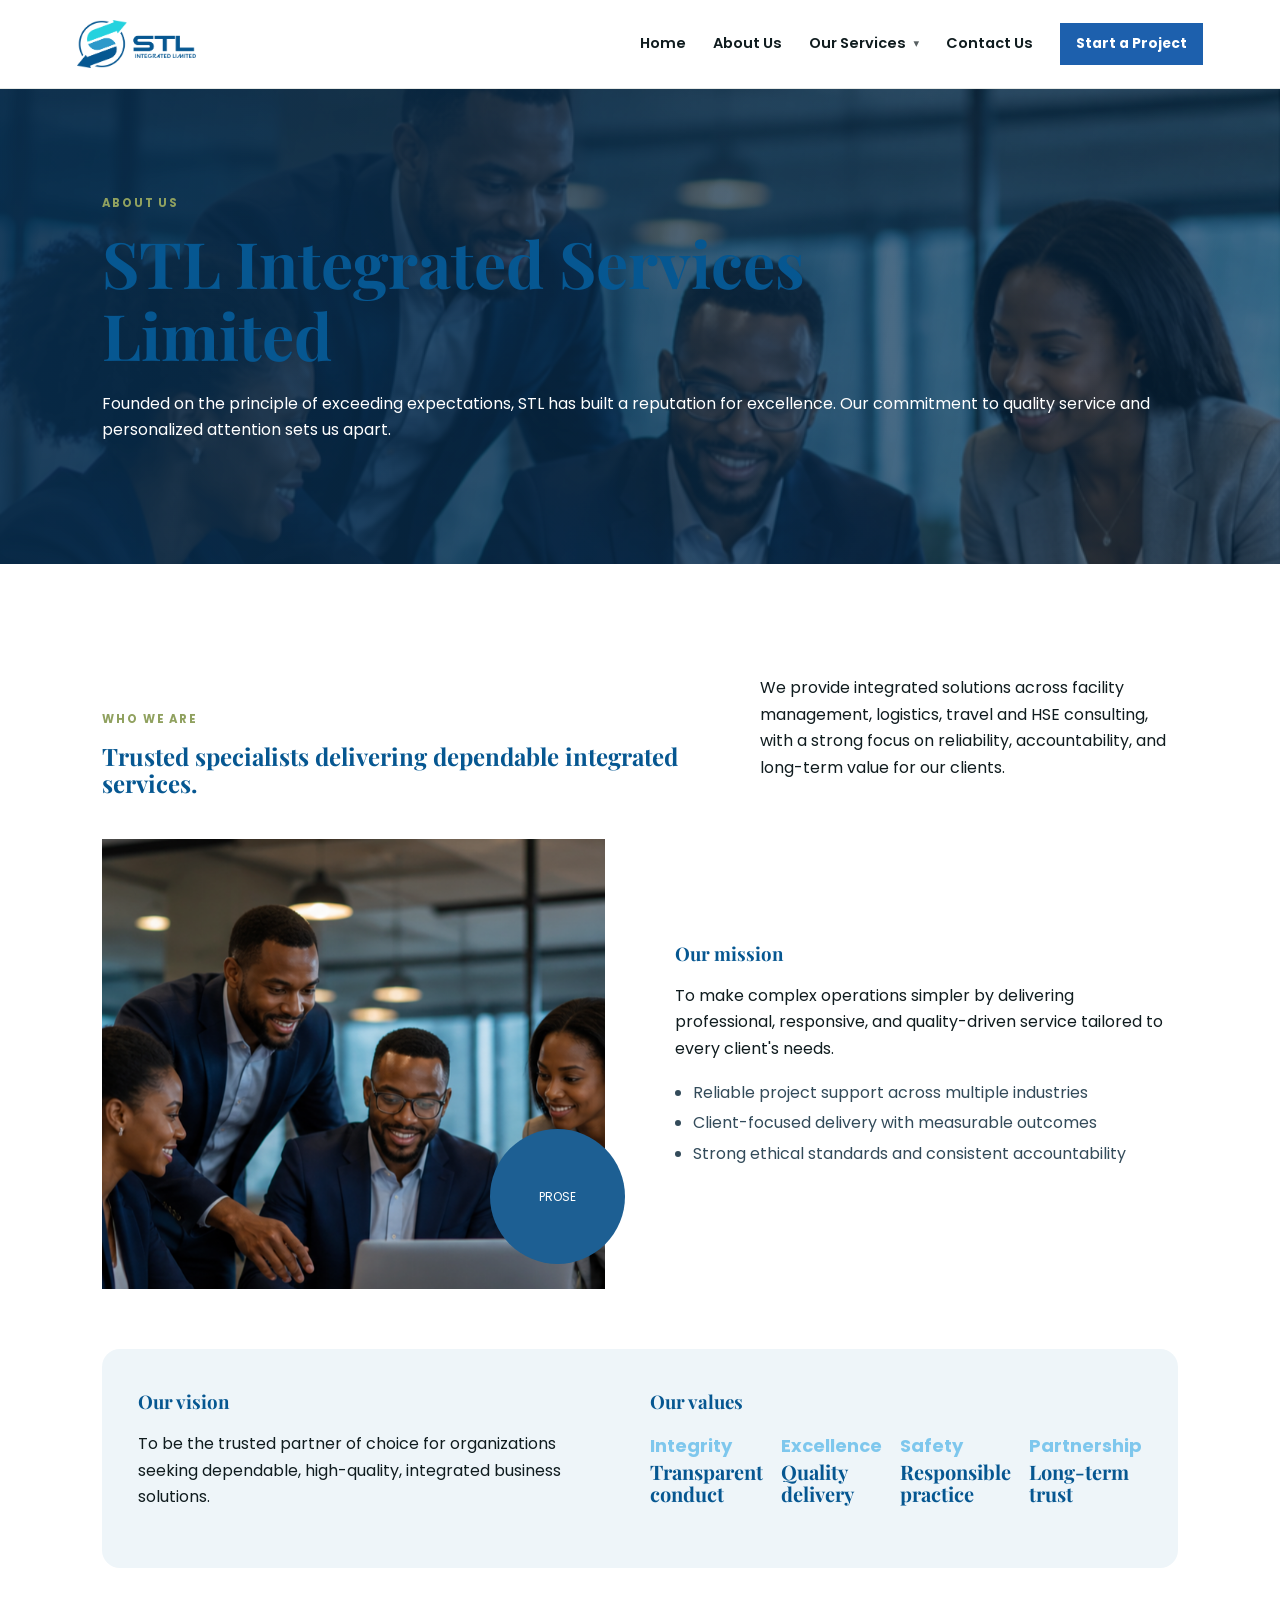
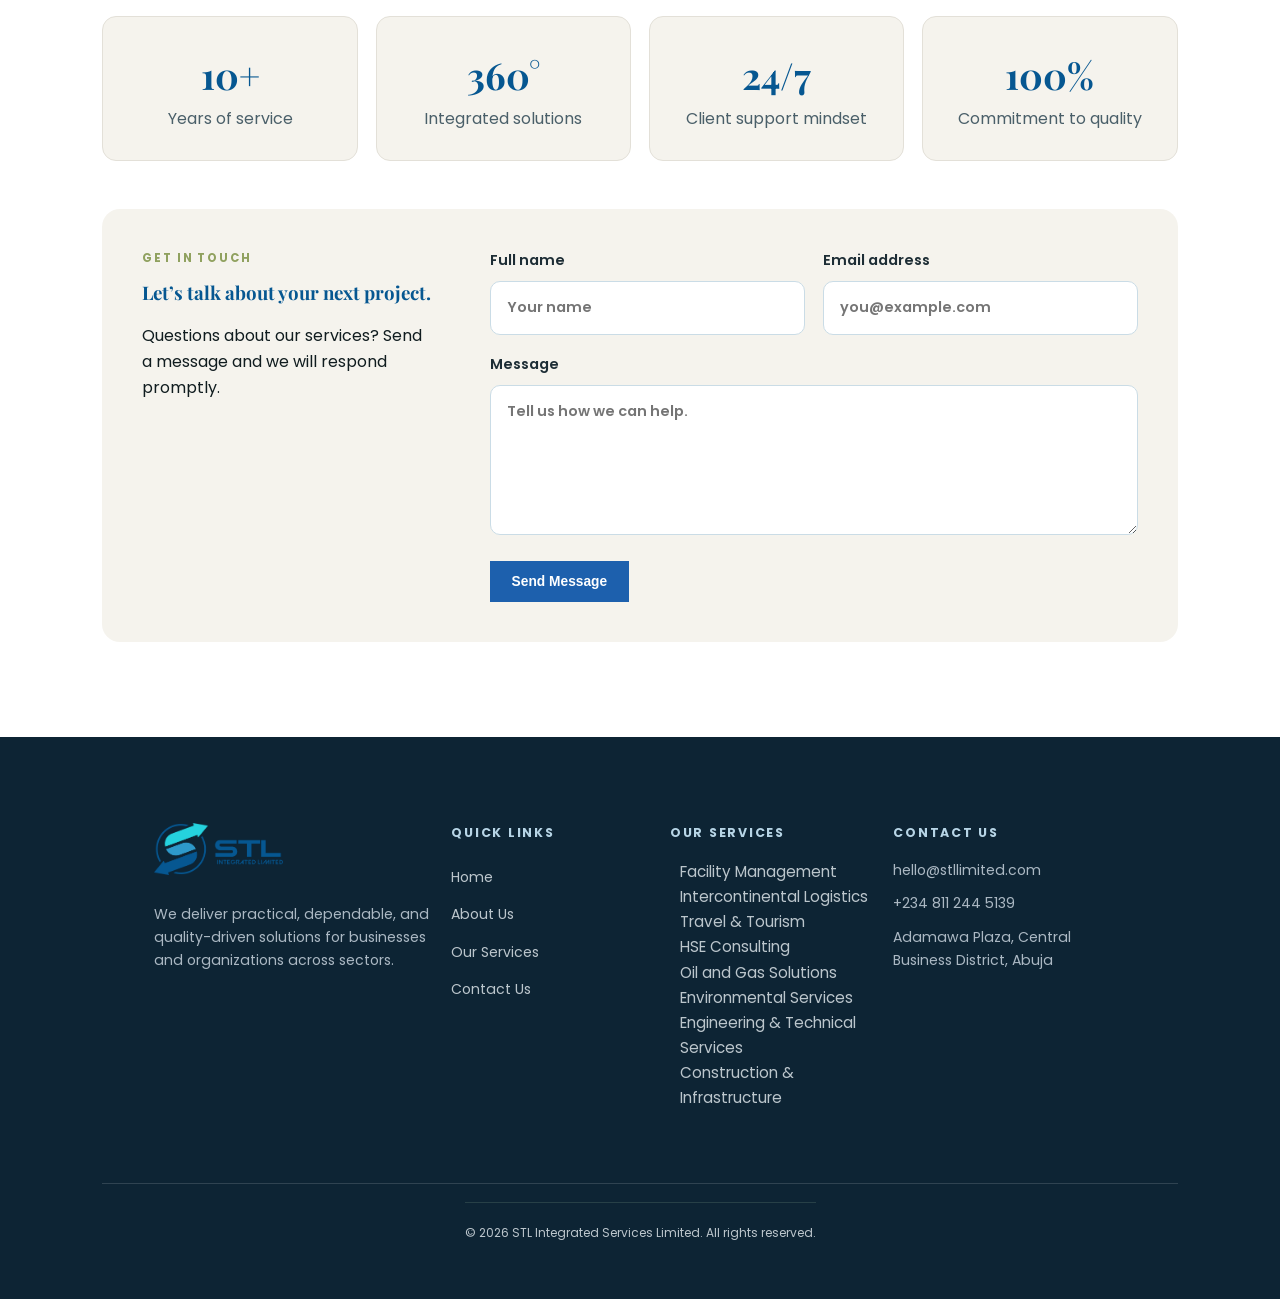
==== about.html @ a08b205a "First Commit" ====
<!doctype html>
<html lang="en">
	<head>
		<meta charset="utf-8">
		<meta name="viewport" content="width=device-width,initial-scale=1">
		<title>About Us | STL</title>
		<link rel="stylesheet" href="assets/css/styles.css">
	</head>
	<body>
		<header id="site-header"></header>
		<main>
			<section class="about-hero">
				<p class="eyebrow">About Us</p>
				<h1>STL Integrated Services Limited</h1>
				<p>Founded on the principle of exceeding expectations, STL has built a reputation for excellence. Our commitment to quality service and personalized attention sets us apart.</p>
			</section>

			<section class="about">
				<div class="about-intro">
					<div>
						<p class="eyebrow">Who we are</p>
						<h2>Trusted specialists delivering dependable integrated services.</h2>
					</div>
					<p>We provide integrated solutions across facility management, logistics, travel and HSE consulting, with a strong focus on reliability, accountability, and long-term value for our clients.</p>
				</div>

				<div class="who">
					<div class="who-img">
						<img src="assets/images/about-team.png" alt="STL team">
						<div class="badge">PROSE</div>
					</div>
					<div class="who-copy">
						<h3>Our mission</h3>
						<p>To make complex operations simpler by delivering professional, responsive, and quality-driven service tailored to every client's needs.</p>
						<ul>
							<li>Reliable project support across multiple industries</li>
							<li>Client-focused delivery with measurable outcomes</li>
							<li>Strong ethical standards and consistent accountability</li>
						</ul>
					</div>
				</div>

				<section class="vision">
					<div>
						<h3>Our vision</h3>
						<p>To be the trusted partner of choice for organizations seeking dependable, high-quality, integrated business solutions.</p>
					</div>
					<div>
						<h3>Our values</h3>
						<div class="values">
							<div><b>Integrity</b><h3>Transparent conduct</h3></div>
							<div><b>Excellence</b><h3>Quality delivery</h3></div>
							<div><b>Safety</b><h3>Responsible practice</h3></div>
							<div><b>Partnership</b><h3>Long-term trust</h3></div>
						</div>
					</div>
				</section>

				<section class="stats-grid">
					<div class="stat-item">
						<strong>10+</strong>
						<span>Years of service</span>
					</div>
					<div class="stat-item">
						<strong>360°</strong>
						<span>Integrated solutions</span>
					</div>
					<div class="stat-item">
						<strong>24/7</strong>
						<span>Client support mindset</span>
					</div>
					<div class="stat-item">
						<strong>100%</strong>
						<span>Commitment to quality</span>
					</div>
				</section>

				<section class="inquiry">
					<div>
						<p class="eyebrow">Get in touch</p>
						<h3>Let’s talk about your next project.</h3>
						<p>Questions about our services? Send a message and we will respond promptly.</p>
					</div>
					<div>
						<form class="contact-form">
							<label>
								<span>Full name</span>
								<input type="text" name="name" placeholder="Your name">
							</label>
							<label>
								<span>Email address</span>
								<input type="email" name="email" placeholder="you@example.com">
							</label>
							<label class="full">
								<span>Message</span>
								<textarea rows="5" name="message" placeholder="Tell us how we can help."></textarea>
							</label>
							<button class="button" type="submit">Send Message</button>
						</form>
					</div>
				</section>
			</section>
		</main>
		<footer id="site-footer"></footer>
		<script src="assets/js/scripts.js" defer></script>
	</body>
</html>
---- assets/css/styles.css ----
/* Combined stylesheet: style.css + extras.css
   Generated by Copilot CLI runtime assistant to consolidate external styles.
*/

@import url('https://fonts.googleapis.com/css2?family=Poppins:wght@300;400;700&display=swap');

@import url('https://fonts.googleapis.com/css2?family=DM+Sans:wght@400;500;600;700&family=Playfair+Display:wght@600;700&display=swap');

:root{
  --font-sans: 'Poppins', system-ui, -apple-system, 'Segoe UI', Roboto, 'Helvetica Neue', Arial, sans-serif;
  --font-serif: 'Playfair Display', serif;
  --brand-dark: #065791;
  --brand-mid:  #1d60ad;
  --brand-accent: #2e99ca;
  --sage: #90a15f;
  --deep: #102a30;
  --ink: #101c1f;
  --bg: #ffffff;
  --sand: #f5f3ed;
  --line: #e3e0d8;
  --muted: #abb8c3;
}*{box-sizing:border-box}body{margin:0;background:var(--bg);color:var(--ink);font-family:var(--font-sans);font-size:16px;line-height:1.65}a{color:inherit;text-decoration:none}.site-header{border-bottom:1px solid #e6e9e6;position:sticky;top:0;background:rgba(255,255,255,.94);backdrop-filter:blur(10px);z-index:10}.site-header-inner{max-width:1300px;height:88px;display:flex;align-items:center;justify-content:space-between;padding:0 6vw;margin:0 auto}.brand{display:inline-flex;align-items:center;font-weight:700;letter-spacing:-.4px;color:var(--brand-dark)}.brand-logo{display:block;height:48px;width:auto;max-width:180px;object-fit:contain}.brand span{color:var(--sage);font-size:1.35em;letter-spacing:-1px}nav{display:flex;align-items:center;gap:27px;font-size:.91rem;font-weight:600}.site-header nav > a:not(.button),.site-header nav .service-menu > a{padding:32px 0;border-bottom:2px solid transparent;display:inline-flex;align-items:center}.nav .active,nav .active{color:var(--sage);border-color:var(--sage)!important}.button{display:inline-flex;gap:12px;align-items:center;background:var(--brand-mid);color:#fff;padding:13px 22px;font-size:.86rem;font-weight:700;border:0;cursor:pointer}.button.small{padding:10px 16px}.button.light{background:var(--bg);color:var(--brand-dark)}.menu-toggle{display:none;border:0;background:none;font-size:24px}.hero{min-height:620px;padding:100px 8vw;display:grid;grid-template-columns:1.35fr .65fr;gap:70px;align-items:center;background:linear-gradient(112deg,#edf1ed 0%,#f7f7f3 58%,#dde6dc 100%)}h1,h2,h3{font-family:var(--font-serif);line-height:1.13;margin:0 0 19px;color:var(--brand-dark)}h1{font-size:clamp(2.8rem,5vw,5.5rem);max-width:790px}h1 em{color:var(--sage);font-style:normal}.hero>div>p:not(.eyebrow){max-width:610px;color:var(--muted);font-size:1.08rem;margin:0 0 28px}.eyebrow{text-transform:uppercase;letter-spacing:.16em;color:var(--sage);font-size:.72rem;font-weight:700;margin:0 0 14px}.hero-panel{background:var(--deep);color:#fff;min-height:330px;padding:35px;display:flex;flex-direction:column;justify-content:end}.hero-panel strong{font:700 4rem/1 'Playfair Display';color:#b5c388}.hero-panel p{font-size:.78rem;text-transform:uppercase;letter-spacing:.11em}.hero-panel span{color:#c8d0ce;margin-top:10px}.section{padding:100px 8vw}.section h2{font-size:clamp(2rem,3.2vw,3.6rem)}.cards{display:grid;grid-template-columns:repeat(4,1fr);gap:18px;margin-top:45px}.cards article{border:1px solid var(--line);padding:26px;min-height:270px;display:flex;flex-direction:column}.cards span,.service-list span{color:var(--sage);font-weight:700;font-size:.9rem}.cards h3{font-size:1.5rem;margin-top:40px}.cards p{color:var(--muted);font-size:.91rem;margin:0 0 17px}.cards a,.text-link,.contact-card a{font-weight:700;font-size:.83rem;margin-top:auto;color:var(--brand-accent)}.split{display:grid;grid-template-columns:1fr 1fr;gap:90px}.split p{color:var(--muted);margin-top:0}.dark{background:var(--deep);color:#fff}.dark p{color:#ced7d4}.cta{background:var(--sage);padding:85px 8vw;text-align:center;color:#fff}.cta h2{font-size:clamp(2rem,3.5vw,3.7rem);margin-bottom:26px}.cta p{margin:0 0 9px;text-transform:uppercase;font-size:.75rem;letter-spacing:.15em;font-weight:700}.page-hero{padding:105px 8vw;background:var(--sand)}.page-hero h1{font-size:clamp(3rem,5vw,5rem)}.page-hero>p:last-child{color:var(--muted);font-size:1.1rem}.values .cards{grid-template-columns:repeat(5,1fr)}.service-list{padding-top:35px}.service-list article{display:grid;grid-template-columns:80px 1fr auto;gap:30px;align-items:center;padding:34px 0;border-bottom:1px solid var(--line)}.service-list h2{font-size:2rem;margin:0 0 8px}.service-list p{margin:0;color:var(--muted);max-width:660px}.service-list a{font-weight:700;color:var(--sage);white-space:nowrap}.contact-grid{display:grid;grid-template-columns:repeat(3,1fr);gap:18px;padding-top:45px}.contact-card{background:var(--sand);padding:30px;min-height:210px}.contact-card span{text-transform:uppercase;letter-spacing:.12em;font-size:.72rem;color:var(--sage);font-weight:700}.contact-card h3{font-size:1.25rem;margin-top:30px}.form-section{background:#f6f8f6}.form-section form{display:grid;grid-template-columns:1fr 1fr;gap:16px}.form-section label{font-size:.78rem;font-weight:700}.form-section input,.form-section textarea{display:block;width:100%;padding:12px;border:1px solid var(--line);margin-top:6px;background:#fff;font:inherit}.form-section .full{grid-column:1/-1}.form-section button{justify-self:start}footer{background:#091b21;color:#d7e0dc;padding:60px 8vw 26px;display:grid;grid-template-columns:2fr 1fr 1fr;gap:45px}footer .brand{color:#fff}footer p{font-size:.88rem;color:#9eadab}footer h4{color:#fff;margin:0 0 13px}footer div:nth-child(2) a{display:block;font-size:.88rem;margin:7px 0}footer small{grid-column:1/-1;border-top:1px solid #274047;padding-top:20px;color:#8d9d99;font-size:.75rem}@media(max-width:800px){.site-header{height:70px;padding:0 5vw}.menu-toggle{display:block}nav{display:none;position:absolute;top:70px;left:0;right:0;background:#fff;padding:20px 5vw;flex-direction:column;align-items:start;gap:10px}nav.open{display:flex}nav>a:not(.button){padding:8px 0}.hero,.split{grid-template-columns:1fr;gap:35px}.hero{padding:75px 7vw}.hero-panel{min-height:220px}.section,.page-hero{padding:65px 7vw}.cards,.values .cards,.contact-grid{grid-template-columns:1fr 1fr}.service-list article{grid-template-columns:42px 1fr}.service-list article>a{grid-column:2}.form-section form{grid-template-columns:1fr}.form-section .full{grid-column:auto}footer{grid-template-columns:1fr;gap:22px}}

/* extras.css content */
/* Appended extracted inline styles and component rules */
.service-card{position:relative;isolation:isolate;color:#fff!important;border:0!important;background-size:cover!important;background-position:center!important;overflow:hidden;transition:transform .45s ease, box-shadow .45s ease, filter .45s ease;box-shadow:0 12px 28px rgba(15,23,28,.08)}

.service-card:before{content:'';position:absolute;inset:0;background:linear-gradient(180deg,rgba(16,42,48,0.06),rgba(16,42,48,0.85));z-index:-1;transition:transform .45s ease, background .45s ease}

.service-card:hover{transform:scale(1.03);box-shadow:0 18px 32px rgba(15,23,28,.16);filter:saturate(1.08)}
.service-card:hover:before{transform:scale(1.06)}
.service-card h3,.service-card p{color:#fff}

.service-card a{color:#e1c18b}

.service-card span{display:block;font-weight:700;font-size:1.25rem;margin-bottom:10px}

.service-card{padding:34px;border-radius:10px;min-height:220px;display:flex;flex-direction:column;justify-content:flex-end}

.explore-link{display:inline-flex;align-items:center;justify-content:space-between;gap:12px;width:max-content;min-width:170px;margin-top:18px;padding:10px 14px;border-radius:999px;border:1px solid rgba(255,255,255,.42);background:rgba(255,255,255,.08);color:#fff;text-transform:none;letter-spacing:.02em;font-weight:600;transition:transform .25s ease, background .25s ease, border-color .25s ease;backdrop-filter:blur(2px)}

.explore-link:hover{transform:translateX(2px);background:rgba(255,255,255,.14);border-color:rgba(255,255,255,.7)}

.explore-arrow{font-size:1.2rem;line-height:1;color:#f7d59a}

.service-card .explore-link span{margin:0;display:inline;font-size:.92rem;font-weight:600;color:#fff}

.facility{background-image:url('https://stllimited.com/wp-content/uploads/2024/06/Facility-management.jpg')}

.logistics{background-image:url('https://stllimited.com/wp-content/uploads/2024/06/International-Logistics.jpg')}

.travel{background-image:url('https://stllimited.com/wp-content/uploads/2024/06/Travel.jpg')}

.hse{background-image:url('https://stllimited.com/wp-content/uploads/2025/12/natural-gas-863231-e1765535141167.jpg')}

.oil-gas{background:linear-gradient(rgba(11,38,51,.2),rgba(11,38,51,.72)),url('../images/oil-gas.png') center/cover}

.environmental{background:linear-gradient(rgba(11,38,51,.2),rgba(11,38,51,.72)),url('../images/environmental.png') center/cover}

.engineering{background:linear-gradient(rgba(11,38,51,.2),rgba(11,38,51,.72)),url('../images/engineering.png') center/cover}

.construction{background:linear-gradient(rgba(11,38,51,.2),rgba(11,38,51,.72)),url('../images/construction.png') center/cover}

.oil-gas h3,.oil-gas p,.environmental h3,.environmental p,.engineering h3,.engineering p,.construction h3,.construction p{color:#fff!important}

.oil-gas a,.environmental a,.engineering a,.construction a{color:#dceefa!important}

/* Results and partner sections (moved from footer script) */
.results-section{padding:110px 8vw;display:grid;grid-template-columns:1.05fr .95fr;gap:75px;align-items:center;background:#fff}

.results-images{position:relative;min-height:480px}

.results-images img{width:100%;height:480px;object-fit:cover;box-shadow:22px 22px 0 #dce8ee}

.results-section h2,.partner-section h2{font-size:clamp(2.2rem,3.6vw,4rem);color:#102a43}

.results-section p,.partner-section p{color:#52656f;max-width:540px}

.partner-section{padding:110px 8vw;display:grid;grid-template-columns:1fr 1fr;gap:75px;align-items:center;background:#eef5f9}

.partner-section>img{width:100%;height:460px;object-fit:cover;box-shadow:-22px 22px 0 #1d5f93}
.partner-section .button,.results-section .button{margin-top:12px}

@media(max-width:800px){.results-section,.partner-section{padding:70px 7vw;grid-template-columns:1fr;gap:38px}.results-images,.results-images img,.partner-section>img{min-height:300px;height:340px}.partner-section>img{order:-1}}

/* Service menu dropdown */
.service-menu{position:relative;display:inline-flex;align-items:center}.service-menu > a{position:relative;padding:32px 0;border-bottom:2px solid transparent}.service-menu > a::after{content:'▾';font-size:.7rem;margin-left:8px;opacity:.7}.service-dropdown{position:absolute;left:0;top:calc(100% - 4px);min-width:260px;background:#fff;border:1px solid var(--line);box-shadow:0 12px 28px rgba(11,31,44,.12);padding:10px;border-radius:10px;display:grid;gap:4px;opacity:0;visibility:hidden;transform:translateY(10px) scale(.98);transform-origin:top left;transition:opacity .28s ease, transform .32s ease, visibility .28s ease;pointer-events:none;z-index:20}.service-menu:hover .service-dropdown,.service-menu:focus-within .service-dropdown,.service-menu.open .service-dropdown{opacity:1;visibility:visible;transform:translateY(0) scale(1);pointer-events:auto}.service-dropdown a{display:block;white-space:nowrap;padding:10px 12px;border-radius:8px;color:var(--ink);font-weight:600;transition:background .2s ease, color .2s ease, transform .2s ease}.service-dropdown a:hover{background:#ecf5fb;color:var(--brand-dark);transform:translateX(2px)}

/* Responsive header/nav */
@media(max-width:1100px){.cards{grid-template-columns:repeat(2,1fr)}.hero{grid-template-columns:1fr}.footer-inner{grid-template-columns:repeat(2,1fr)}}

@media(max-width:900px){.menu-toggle{display:block}nav{position:fixed;right:16px;top:88px;background:#fff;bottom:auto;width:min(320px,calc(100vw - 32px));padding:20px 18px;border-radius:16px;border:1px solid rgba(15,23,28,.06);flex-direction:column;align-items:flex-start;transform:translateX(calc(100% + 24px));transition:transform .32s ease;box-shadow:0 18px 48px rgba(0,0,0,.12);z-index:25}nav.open{transform:translateX(0)}nav a, .site-header nav > a:not(.button), .site-header nav .service-menu > a{padding:12px 0;width:100%}.nav-link,.nav-link-wrap{display:block;width:100%}.service-menu{display:block;width:100%}.service-menu > a{display:flex;align-items:center;justify-content:space-between}.service-dropdown{position:static;opacity:1;visibility:visible;transform:none;pointer-events:auto;display:none;box-shadow:none;border:0;padding:8px 0 0 12px;margin-top:6px;border-left:1px solid var(--line);min-width:0;max-height:0;overflow:hidden;transition:max-height .28s ease, opacity .28s ease, padding .28s ease}.service-menu.open .service-dropdown{display:grid;max-height:520px;opacity:1;padding-top:10px}.nav-link::after,.nav-link-wrap > a::after{display:none}.nav-start{width:100%;justify-content:center;margin-top:6px}}

@media(max-width:640px){.cards{grid-template-columns:1fr}.site-header-inner{padding:0 20px}.hero{padding:72px 20px}.section,.results-section,.partner-section{padding-left:20px;padding-right:20px}.footer-inner{grid-template-columns:1fr;gap:22px}.brand-logo{height:42px}}

/* Footer layout */
.site-footer{background:#0d2434;color:#edf3f7; display: flex; flex-direction: column}

.footer-inner{width:100%; ; display:grid;grid-template-columns:1.4fr 1fr 1fr 1.2fr; gap:20px; padding:26px 4vw 28px;}

.brand-block,.footer-links,.contact-block{display:flex;flex-direction:column}

.footer-inner .brand{font-weight:700;color:#fff;}

.brand-logo.footer-logo{height:52px;display:block;margin-bottom:14px;}

.brand-block p,.footer-links a,.contact-block p,.footer-bottom small,.footer-meta a{color:rgba(237,243,247,.78)}

.footer-links{ min-width: auto;}

.brand-block p{max-width:fit-content;margin-bottom:18px;color:#9eadab;}

.footer-links h4,.contact-block h4{margin:0 0 16px;font-size:.78rem;letter-spacing:.14em;text-transform:uppercase;color:#b7d5e6}

.footer-links a{margin:0 0 0 10px;font-size:.95rem}

.footer-links a:hover,.footer-meta a:hover{color:#fff}

.contact-block {margin-left:5px}

.contact-block p{margin:0 0 10px}

.footer-bottom{border-top:1px solid rgba(255,255,255,.14); width: 100%; padding:18px 8vw 30px}

.footer-bottom-inner{max-width:1300px;margin:0 auto;display:flex;justify-content:space-between;align-items:center;gap:20px; justify-content: center;}

.footer-meta{display:flex;gap:18px;flex-wrap:wrap}

.footer-bottom small{display:block}.footer-bottom-inner > small{margin:0}

@media(max-width:800px){.footer-inner{grid-template-columns:1fr;gap:18px;padding-top:42px}.footer-bottom-inner{flex-direction:column;align-items:flex-start}.footer-bottom{padding-bottom:24px}}

/* small utility fixes */
.brand-block p,.contact-block p{color:var(--muted)}

/* About page specific styles extracted from inline <style> */
.about-hero{padding:105px 8vw;background:linear-gradient(100deg,#082d4de8,#082d4d88),url('../images/about-team.png') center/cover;color:#fff}

.about{padding:95px 8vw}

.about-intro{display:grid;grid-template-columns:1.2fr .8fr;gap:30px;align-items:end;margin-bottom:42px}

.about-intro h2{margin:0}

.who{display:grid;grid-template-columns:1fr 1fr;gap:70px;align-items:center;margin-bottom:60px}

.who-img{position:relative}

.who-img img{width:100%;min-height:450px;object-fit:cover;display:block}

.badge{position:absolute;right:-20px;bottom:25px;background:#1d5f93;border-radius:50%;width:135px;height:135px;display:grid;place-items:center;color:#fff;text-align:center;font-size:12px;animation:spin 16s linear infinite}

.who-copy ul{padding-left:18px;line-height:1.9;color:#334b5a}

.blueprint{background:#0c426b;color:#fff;position:relative;overflow:hidden}

.blueprint:before{content:"PROSE";position:absolute;font-size:18vw;opacity:.05;right:-25px;top:-40px}

.values{display:grid;grid-template-columns:repeat(4,1fr);gap:18px;position:relative}

.values b{color:#7ec7ed;font-size:18px}

.values h3{font-size:20px;margin-bottom:0}

.vision{background:#eef5f9;display:grid;grid-template-columns:1fr 1fr;gap:50px;padding:42px 36px;border-radius:18px}

.experience{font:700 72px Playfair Display;color:#1d5f93}

.stats-grid{display:grid;grid-template-columns:repeat(4,1fr);gap:18px;margin:48px 0}

.stat-item{background:#f5f3ed;border:1px solid var(--line);padding:28px 22px;border-radius:14px;text-align:center}

.stat-item strong{display:block;font-family:var(--font-serif);font-size:2.3rem;color:var(--brand-dark)}

.stat-item span{color:#4a5f69}

.inquiry{display:grid;grid-template-columns:1fr 1fr;gap:55px;background:#f5f3ed;padding:40px;border-radius:18px}

.inquiry img{width:100%;height:420px;object-fit:cover}

.contact-form,.inquiry form{display:grid;grid-template-columns:1fr 1fr;gap:18px}

.contact-form label,.inquiry label{display:flex;flex-direction:column;gap:8px;font-size:.9rem;font-weight:600;color:#1d2d35}

.contact-form input,.contact-form textarea,.inquiry input,.inquiry textarea{padding:14px 16px;border:1px solid #cadce6;border-radius:10px;background:#fff;font:inherit;color:var(--ink)}

.contact-form .full,.inquiry .full{grid-column:1 / -1}
.contact-form textarea,.inquiry textarea{min-height:150px;resize:vertical}

.contact-form button,.inquiry button{grid-column:1 / -1;justify-self:start;margin-top:8px}

@keyframes spin{to{transform:rotate(360deg)}}
@keyframes fadeSlide{from{opacity:0;transform:translateY(6px)}to{opacity:1;transform:translateY(0)}}
@media(max-width:800px){.about-intro,.who,.vision,.inquiry,.stats-grid,.contact-form,.inquiry form{grid-template-columns:1fr}.values{grid-template-columns:1fr 2fr}.about{padding:65px 7vw}.contact-form button,.inquiry button{justify-self:stretch}.badge{right:12px;bottom:12px}}
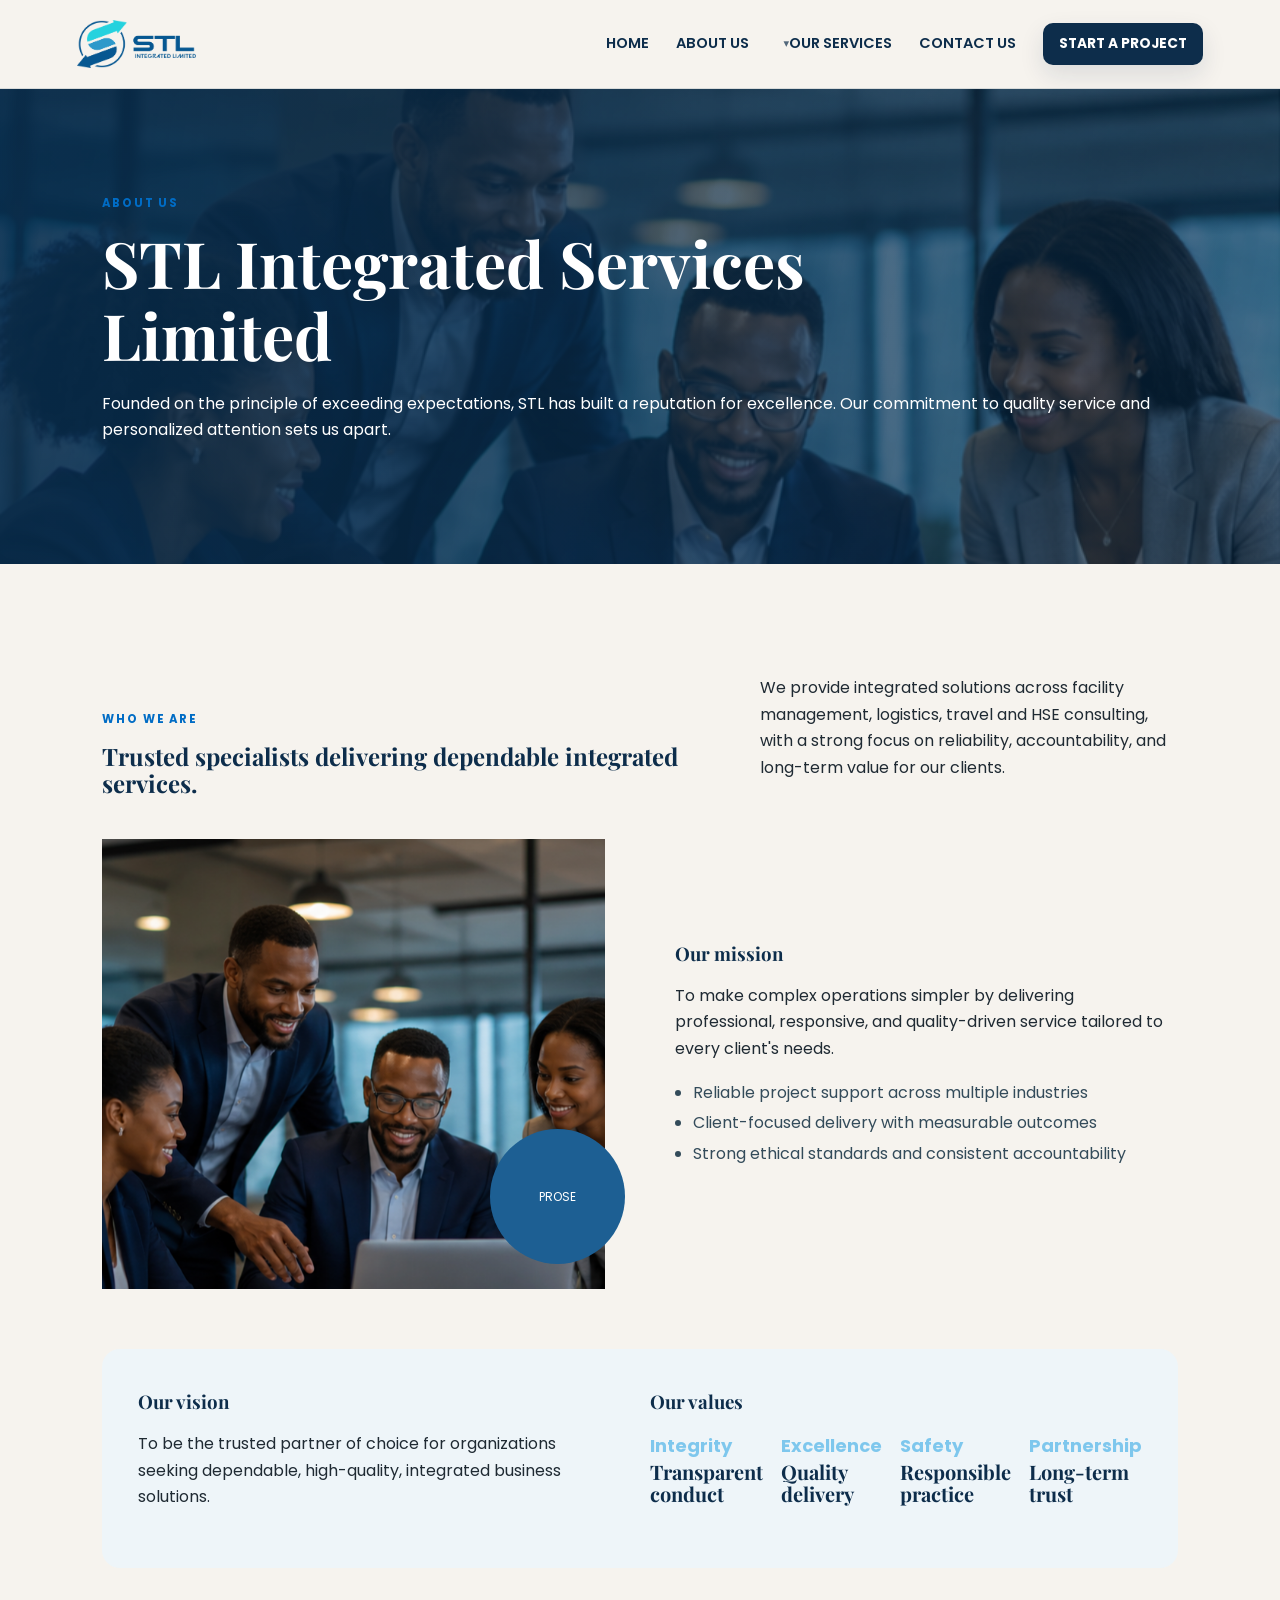
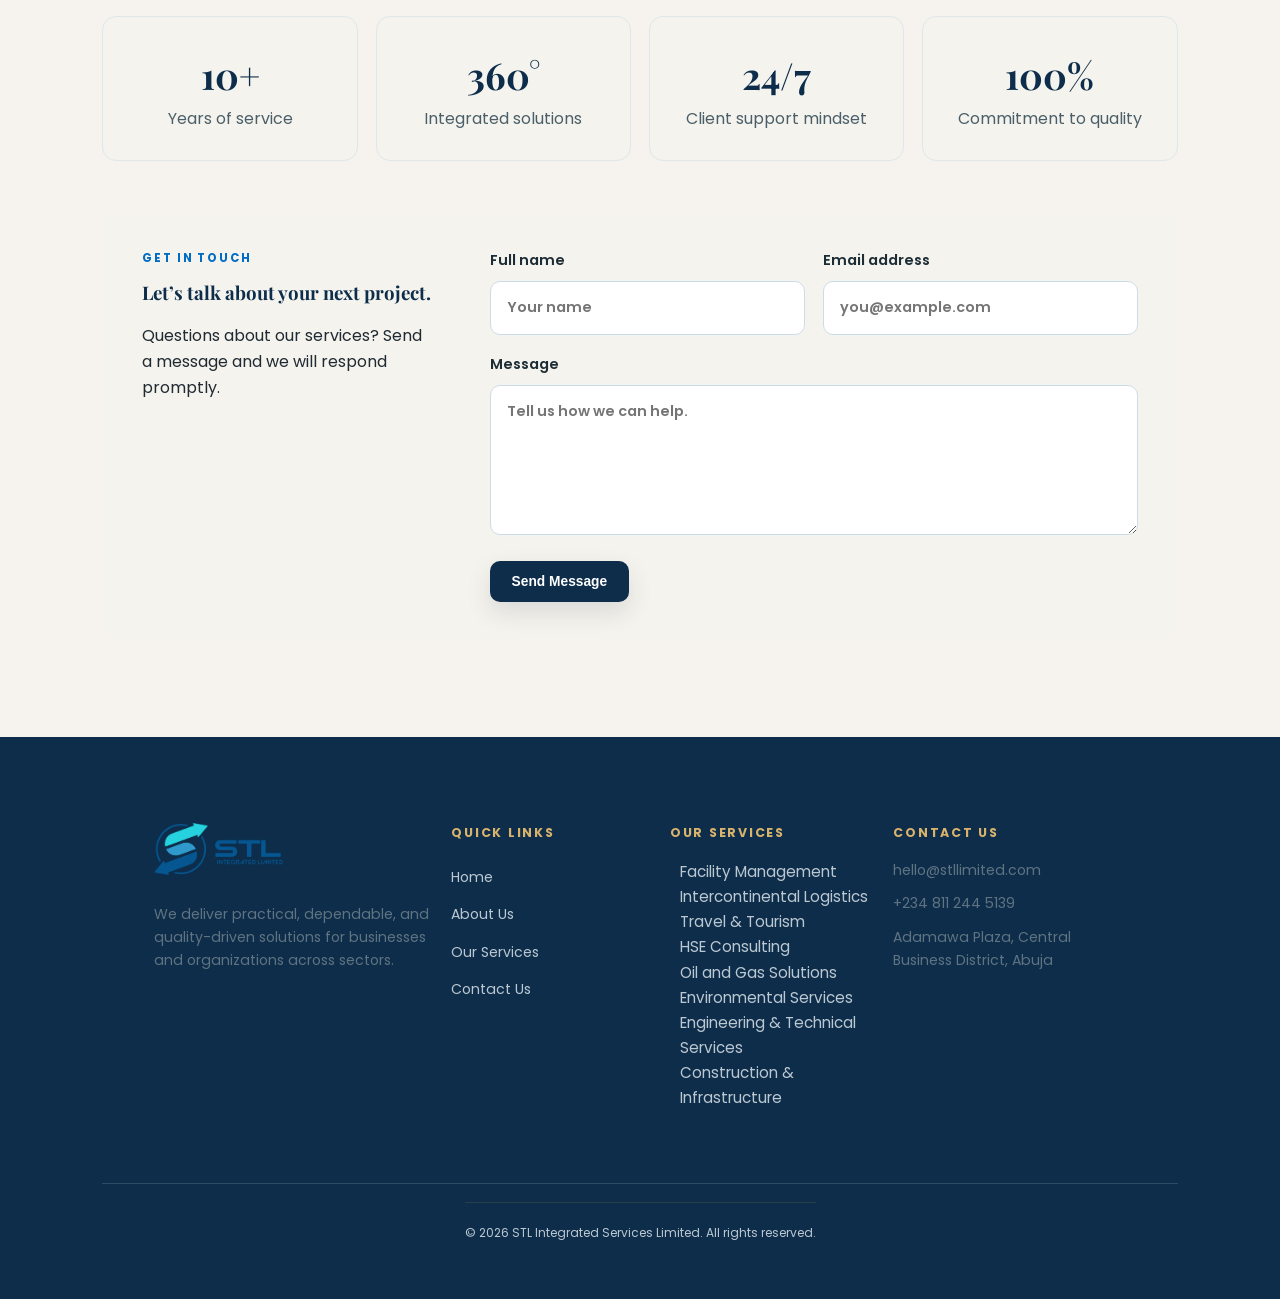
==== commit 8b8c2fa1: "Second Push" ====
--- a/about.html
+++ b/about.html
@@ -11,7 +11,7 @@
 		<main>
 			<section class="about-hero">
 				<p class="eyebrow">About Us</p>
-				<h1>STL Integrated Services Limited</h1>
+				<h1 style="color: white;">STL Integrated Services Limited</h1>
 				<p>Founded on the principle of exceeding expectations, STL has built a reputation for excellence. Our commitment to quality service and personalized attention sets us apart.</p>
 			</section>
 
--- a/assets/css/styles.css
+++ b/assets/css/styles.css
@@ -9,17 +9,148 @@
 :root{
   --font-sans: 'Poppins', system-ui, -apple-system, 'Segoe UI', Roboto, 'Helvetica Neue', Arial, sans-serif;
   --font-serif: 'Playfair Display', serif;
-  --brand-dark: #065791;
-  --brand-mid:  #1d60ad;
-  --brand-accent: #2e99ca;
-  --sage: #90a15f;
+  --brand-dark: #0d2d4b;
+  --brand-mid: #1c4f7a;
+  --brand-accent: #006cc5;
+  --sage: #006cc5;
   --deep: #102a30;
-  --ink: #101c1f;
-  --bg: #ffffff;
-  --sand: #f5f3ed;
-  --line: #e3e0d8;
-  --muted: #abb8c3;
-}*{box-sizing:border-box}body{margin:0;background:var(--bg);color:var(--ink);font-family:var(--font-sans);font-size:16px;line-height:1.65}a{color:inherit;text-decoration:none}.site-header{border-bottom:1px solid #e6e9e6;position:sticky;top:0;background:rgba(255,255,255,.94);backdrop-filter:blur(10px);z-index:10}.site-header-inner{max-width:1300px;height:88px;display:flex;align-items:center;justify-content:space-between;padding:0 6vw;margin:0 auto}.brand{display:inline-flex;align-items:center;font-weight:700;letter-spacing:-.4px;color:var(--brand-dark)}.brand-logo{display:block;height:48px;width:auto;max-width:180px;object-fit:contain}.brand span{color:var(--sage);font-size:1.35em;letter-spacing:-1px}nav{display:flex;align-items:center;gap:27px;font-size:.91rem;font-weight:600}.site-header nav > a:not(.button),.site-header nav .service-menu > a{padding:32px 0;border-bottom:2px solid transparent;display:inline-flex;align-items:center}.nav .active,nav .active{color:var(--sage);border-color:var(--sage)!important}.button{display:inline-flex;gap:12px;align-items:center;background:var(--brand-mid);color:#fff;padding:13px 22px;font-size:.86rem;font-weight:700;border:0;cursor:pointer}.button.small{padding:10px 16px}.button.light{background:var(--bg);color:var(--brand-dark)}.menu-toggle{display:none;border:0;background:none;font-size:24px}.hero{min-height:620px;padding:100px 8vw;display:grid;grid-template-columns:1.35fr .65fr;gap:70px;align-items:center;background:linear-gradient(112deg,#edf1ed 0%,#f7f7f3 58%,#dde6dc 100%)}h1,h2,h3{font-family:var(--font-serif);line-height:1.13;margin:0 0 19px;color:var(--brand-dark)}h1{font-size:clamp(2.8rem,5vw,5.5rem);max-width:790px}h1 em{color:var(--sage);font-style:normal}.hero>div>p:not(.eyebrow){max-width:610px;color:var(--muted);font-size:1.08rem;margin:0 0 28px}.eyebrow{text-transform:uppercase;letter-spacing:.16em;color:var(--sage);font-size:.72rem;font-weight:700;margin:0 0 14px}.hero-panel{background:var(--deep);color:#fff;min-height:330px;padding:35px;display:flex;flex-direction:column;justify-content:end}.hero-panel strong{font:700 4rem/1 'Playfair Display';color:#b5c388}.hero-panel p{font-size:.78rem;text-transform:uppercase;letter-spacing:.11em}.hero-panel span{color:#c8d0ce;margin-top:10px}.section{padding:100px 8vw}.section h2{font-size:clamp(2rem,3.2vw,3.6rem)}.cards{display:grid;grid-template-columns:repeat(4,1fr);gap:18px;margin-top:45px}.cards article{border:1px solid var(--line);padding:26px;min-height:270px;display:flex;flex-direction:column}.cards span,.service-list span{color:var(--sage);font-weight:700;font-size:.9rem}.cards h3{font-size:1.5rem;margin-top:40px}.cards p{color:var(--muted);font-size:.91rem;margin:0 0 17px}.cards a,.text-link,.contact-card a{font-weight:700;font-size:.83rem;margin-top:auto;color:var(--brand-accent)}.split{display:grid;grid-template-columns:1fr 1fr;gap:90px}.split p{color:var(--muted);margin-top:0}.dark{background:var(--deep);color:#fff}.dark p{color:#ced7d4}.cta{background:var(--sage);padding:85px 8vw;text-align:center;color:#fff}.cta h2{font-size:clamp(2rem,3.5vw,3.7rem);margin-bottom:26px}.cta p{margin:0 0 9px;text-transform:uppercase;font-size:.75rem;letter-spacing:.15em;font-weight:700}.page-hero{padding:105px 8vw;background:var(--sand)}.page-hero h1{font-size:clamp(3rem,5vw,5rem)}.page-hero>p:last-child{color:var(--muted);font-size:1.1rem}.values .cards{grid-template-columns:repeat(5,1fr)}.service-list{padding-top:35px}.service-list article{display:grid;grid-template-columns:80px 1fr auto;gap:30px;align-items:center;padding:34px 0;border-bottom:1px solid var(--line)}.service-list h2{font-size:2rem;margin:0 0 8px}.service-list p{margin:0;color:var(--muted);max-width:660px}.service-list a{font-weight:700;color:var(--sage);white-space:nowrap}.contact-grid{display:grid;grid-template-columns:repeat(3,1fr);gap:18px;padding-top:45px}.contact-card{background:var(--sand);padding:30px;min-height:210px}.contact-card span{text-transform:uppercase;letter-spacing:.12em;font-size:.72rem;color:var(--sage);font-weight:700}.contact-card h3{font-size:1.25rem;margin-top:30px}.form-section{background:#f6f8f6}.form-section form{display:grid;grid-template-columns:1fr 1fr;gap:16px}.form-section label{font-size:.78rem;font-weight:700}.form-section input,.form-section textarea{display:block;width:100%;padding:12px;border:1px solid var(--line);margin-top:6px;background:#fff;font:inherit}.form-section .full{grid-column:1/-1}.form-section button{justify-self:start}footer{background:#091b21;color:#d7e0dc;padding:60px 8vw 26px;display:grid;grid-template-columns:2fr 1fr 1fr;gap:45px}footer .brand{color:#fff}footer p{font-size:.88rem;color:#9eadab}footer h4{color:#fff;margin:0 0 13px}footer div:nth-child(2) a{display:block;font-size:.88rem;margin:7px 0}footer small{grid-column:1/-1;border-top:1px solid #274047;padding-top:20px;color:#8d9d99;font-size:.75rem}@media(max-width:800px){.site-header{height:70px;padding:0 5vw}.menu-toggle{display:block}nav{display:none;position:absolute;top:70px;left:0;right:0;background:#fff;padding:20px 5vw;flex-direction:column;align-items:start;gap:10px}nav.open{display:flex}nav>a:not(.button){padding:8px 0}.hero,.split{grid-template-columns:1fr;gap:35px}.hero{padding:75px 7vw}.hero-panel{min-height:220px}.section,.page-hero{padding:65px 7vw}.cards,.values .cards,.contact-grid{grid-template-columns:1fr 1fr}.service-list article{grid-template-columns:42px 1fr}.service-list article>a{grid-column:2}.form-section form{grid-template-columns:1fr}.form-section .full{grid-column:auto}footer{grid-template-columns:1fr;gap:22px}}
+  --ink: #1f2a33;
+  --bg: #f6f3ee;
+  --sand: #f0efe9;
+  --line: #dfe7eb;
+  --muted: #5f7380;
+  --navy-soft: #143b5a;
+}*{box-sizing:border-box}body{margin:0;background:var(--bg);color:var(--ink);font-family:var(--font-sans);font-size:16px;line-height:1.65}a{color:inherit;text-decoration:none}
+
+.site-header{border-bottom:1px solid rgba(13,45,75,.12);position:sticky;top:0;background:rgba(246,243,238,.96);backdrop-filter:blur(10px);z-index:30}
+
+.site-header-inner{max-width:1300px;height:88px;display:flex;align-items:center;justify-content:space-between;padding:0 6vw;margin:0 auto}
+
+.brand{display:inline-flex;align-items:center;font-weight:700;letter-spacing:-.4px;color:var(--brand-dark)}
+
+.brand-logo{display:block;height:48px;width:auto;max-width:180px;object-fit:contain}
+
+.brand span{color:var(--sage);font-size:1.35em;letter-spacing:-1px}nav{display:flex;align-items:center;gap:27px;font-size:.91rem;font-weight:600}
+
+.nav-link,.nav-link-wrap{position:relative;display:inline-flex;align-items:center;justify-content:center;--nav-x:50%;--nav-w:0%}
+
+.site-header nav > a:not(.button),.site-header nav .service-menu > a{padding:32px 0;border-bottom:2px solid transparent;display:inline-flex;align-items:center;position:relative;overflow:hidden;color:var(--brand-dark)}
+
+.nav-link::after,.nav-link-wrap > a::after{content:'';position:absolute;left:var(--nav-x);bottom:0;width:var(--nav-w);height:2px;background:var(--brand-accent);transform:translateX(-50%);transition:width .28s ease,left .28s ease,opacity .25s ease;opacity:0}
+
+.nav-link:hover::after,.nav-link:focus-visible::after,.nav-link-wrap > a:hover::after,.nav-link-wrap > a:focus-visible::after{width:100%;left:50%;opacity:1}
+
+.service-menu > a::before{content:'▾';font-size:.7rem;margin-left:8px;opacity:.7;display:inline-block;transition:transform .2s ease;color:var(--brand-dark)}
+
+.service-menu:hover > a::before,.service-menu.open > a::before{transform:rotate(180deg)}
+
+.nav .active,nav .active{color:var(--sage);border-color:var(--sage)!important}
+
+.button{display:inline-flex;gap:12px;align-items:center;background:var(--brand-dark);color:#fff;padding:13px 22px;font-size:.86rem;font-weight:700;border:0;cursor:pointer;box-shadow:0 10px 24px rgba(13,45,75,.12);border-radius:10px;transition:all .3s ease}.button:hover{transform:translateY(-2px);box-shadow:0 14px 32px rgba(13,45,75,.18)}.button.small{padding:10px 16px}
+
+.button.light{background:var(--bg);color:var(--brand-dark)}
+
+.menu-toggle{display:none;border:0;background:none;font-size:24px;cursor:pointer;line-height:1;padding:8px 10px;z-index:40;color:var(--brand-dark)}
+
+.hero{min-height:620px;padding:100px 8vw;display:grid;grid-template-columns:1.35fr .65fr;gap:70px;align-items:center;background:linear-gradient(112deg,#edf1ee 0%,#f7f4ef 58%,#dde5dd 100%)}h1,h2,h3{font-family:var(--font-serif);line-height:1.13;margin:0 0 19px;color:var(--brand-dark)}h1{font-size:clamp(2.8rem,5vw,5.5rem);max-width:790px}h1 em{color:var(--sage);font-style:normal}
+
+.hero h1{font-size: 2em;}
+
+#service-rotator{font-size: 2em;}
+
+.hero>div>p:not(.eyebrow){max-width:610px;color:var(--muted);font-size:1.08rem;margin:0 0 28px}
+
+.eyebrow{text-transform:uppercase;letter-spacing:.16em;color:var(--sage);font-size:.72rem;font-weight:700;margin:0 0 14px}
+
+.hero-panel{background:var(--deep);color:#fff;min-height:330px;padding:35px;display:flex;flex-direction:column;justify-content:end}
+
+.hero-panel strong{font:700 4rem/1 'Playfair Display';color:#b5c388}
+
+.hero-panel p{font-size:.78rem;text-transform:uppercase;letter-spacing:.11em}
+
+.hero-panel span{color:#c8d0ce;margin-top:10px}
+
+.section{padding:100px 8vw}
+
+.section h2{font-size:clamp(2rem,3.2vw,3.6rem)}
+
+.cards{display:grid;grid-template-columns:repeat(4,1fr);gap:18px;margin-top:45px}
+
+.cards article{border:1px solid var(--line);padding:26px;min-height:270px;display:flex;flex-direction:column}
+
+.cards span,
+
+.service-list span{color:var(--sage);font-weight:700;font-size:.9rem}
+
+.cards h3{font-size:1.5rem;margin-top:40px}
+
+.cards p{color:var(--muted);font-size:.91rem;margin:0 0 17px}
+
+.cards a,.text-link,.contact-card a{font-weight:700;font-size:.83rem;margin-top:auto;color:var(--brand-accent)}
+
+.split{display:grid;grid-template-columns:1fr 1fr;gap:90px}
+
+.split p{color:var(--muted);margin-top:0}
+
+.dark{background:var(--deep);color:#fff}
+
+.dark p{color:#ced7d4}
+
+.cta{padding:85px 8vw; border-top:5px solid #1c4f7a; text-align:center;color:#fff}
+
+.cta h2{font-size:clamp(2rem,3.5vw,3.7rem);margin-bottom:26px}
+
+.cta p{margin:0 0 9px;text-transform:uppercase;font-size:.75rem;letter-spacing:.15em;font-weight:700}
+
+.page-hero{padding:105px 8vw;background:var(--sand)}
+
+.page-hero h1{font-size:clamp(3rem,5vw,5rem)}
+
+.page-hero>p:last-child{color:var(--muted);font-size:1.1rem}
+
+.values .cards{grid-template-columns:repeat(5,1fr)}.service-list{padding-top:35px}
+
+.service-list article{display:grid;grid-template-columns:80px 1fr auto;gap:30px;align-items:center;padding:34px 0;border-bottom:1px solid var(--line)}
+
+.service-list h2{font-size:2rem;margin:0 0 8px}
+
+.service-list p{margin:0;color:var(--muted);max-width:660px}
+
+.service-list a{font-weight:700;color:var(--sage);white-space:nowrap}
+
+.contact-grid{display:grid;grid-template-columns:repeat(3,1fr);gap:18px;padding-top:45px}
+
+.contact-card{background:var(--sand);padding:30px;min-height:210px}
+
+.contact-card span{text-transform:uppercase;letter-spacing:.12em;font-size:.72rem;color:var(--sage);font-weight:700}
+
+.contact-card h3{font-size:1.25rem;margin-top:30px}
+
+.form-section{background:#f6f8f6}
+
+.form-section form{display:grid;grid-template-columns:1fr 1fr;gap:16px}
+
+.form-section label{font-size:.78rem;font-weight:700}
+
+.form-section input,.form-section textarea{display:block;width:100%;padding:12px;border:1px solid var(--line);margin-top:6px;background:#fff;font:inherit}
+
+.form-section .full{grid-column:1/-1}
+
+.form-section button{justify-self:start}footer{background:#091b21;color:#d7e0dc;padding:60px 8vw 26px;display:grid;grid-template-columns:2fr 1fr 1fr;gap:45px}footer 
+
+.brand{color:#fff}footer p{font-size:.88rem;color:#9eadab}footer h4{color:#fff;margin:0 0 13px}footer div:nth-child(2) a{display:block;font-size:.88rem;margin:7px 0}footer small{grid-column:1/-1;border-top:1px solid #274047;padding-top:20px;color:#8d9d99;font-size:.75rem}
+
+@media(max-width:800px){
+  .site-header{height:70px;padding:0 5vw}
+  .menu-toggle{display:block}nav{display:none;position:absolute;top:70px;left:0;right:0;background:#fff;padding:20px 5vw;flex-direction:column;align-items:start;gap:10px}nav.open{display:flex}nav>a:not(.button){padding:8px 0}
+  .hero,.split{grid-template-columns:1fr;gap:35px}
+  .hero{padding:75px 7vw}.hero-panel{min-height:220px}
+  .section,.page-hero{padding:65px 7vw}
+  .cards,.values .cards,.contact-grid{grid-template-columns:1fr 1fr}
+  .service-list article{grid-template-columns:42px 1fr}
+  .service-list article>a{grid-column:2}
+  .form-section form{grid-template-columns:1fr}
+  .form-section .full{grid-column:auto}footer{grid-template-columns:1fr;gap:22px}}
 
 /* extras.css content */
 /* Appended extracted inline styles and component rules */
@@ -81,22 +212,50 @@
 .partner-section>img{width:100%;height:460px;object-fit:cover;box-shadow:-22px 22px 0 #1d5f93}
 .partner-section .button,.results-section .button{margin-top:12px}
 
-@media(max-width:800px){.results-section,.partner-section{padding:70px 7vw;grid-template-columns:1fr;gap:38px}.results-images,.results-images img,.partner-section>img{min-height:300px;height:340px}.partner-section>img{order:-1}}
+@media(max-width:800px)
+{.results-section,.partner-section{padding:70px 7vw;grid-template-columns:1fr;gap:38px}
+.results-images,.results-images img,.partner-section>img{min-height:300px;height:340px}
+.partner-section>img{order:-1}}
 
 /* Service menu dropdown */
-.service-menu{position:relative;display:inline-flex;align-items:center}.service-menu > a{position:relative;padding:32px 0;border-bottom:2px solid transparent}.service-menu > a::after{content:'▾';font-size:.7rem;margin-left:8px;opacity:.7}.service-dropdown{position:absolute;left:0;top:calc(100% - 4px);min-width:260px;background:#fff;border:1px solid var(--line);box-shadow:0 12px 28px rgba(11,31,44,.12);padding:10px;border-radius:10px;display:grid;gap:4px;opacity:0;visibility:hidden;transform:translateY(10px) scale(.98);transform-origin:top left;transition:opacity .28s ease, transform .32s ease, visibility .28s ease;pointer-events:none;z-index:20}.service-menu:hover .service-dropdown,.service-menu:focus-within .service-dropdown,.service-menu.open .service-dropdown{opacity:1;visibility:visible;transform:translateY(0) scale(1);pointer-events:auto}.service-dropdown a{display:block;white-space:nowrap;padding:10px 12px;border-radius:8px;color:var(--ink);font-weight:600;transition:background .2s ease, color .2s ease, transform .2s ease}.service-dropdown a:hover{background:#ecf5fb;color:var(--brand-dark);transform:translateX(2px)}
+.service-menu{position:relative;display:inline-flex;align-items:center}
+
+.service-menu > a{position:relative;padding:32px 0;border-bottom:2px solid transparent}
+
+.service-menu > a::after{content:'▾';font-size:.7rem;margin-left:8px;opacity:.7}
+
+.service-dropdown{position:absolute;left:0;top:calc(100% - 4px);min-width:260px;background:#fff;border:1px solid var(--line);box-shadow:0 12px 28px rgba(11,31,44,.12);padding:10px;border-radius:10px;display:grid;gap:4px;opacity:0;visibility:hidden;transform:translateY(10px) scale(.98);transform-origin:top left;transition:opacity .28s ease, transform .32s ease, visibility .28s ease;pointer-events:none;z-index:20}
+
+.service-menu:hover .service-dropdown,.service-menu:focus-within .service-dropdown,.service-menu.open .service-dropdown{opacity:1;visibility:visible;transform:translateY(0) scale(1);pointer-events:auto}
+
+.service-dropdown a{display:block;white-space:nowrap;padding:10px 12px;border-radius:8px;color:var(--ink);font-weight:600;transition:background .2s ease, color .2s ease, transform .2s ease}
+
+.service-dropdown a:hover{background:#ecf5fb;color:var(--brand-dark);transform:translateX(2px)}
 
 /* Responsive header/nav */
 @media(max-width:1100px){.cards{grid-template-columns:repeat(2,1fr)}.hero{grid-template-columns:1fr}.footer-inner{grid-template-columns:repeat(2,1fr)}}
 
-@media(max-width:900px){.menu-toggle{display:block}nav{position:fixed;right:16px;top:88px;background:#fff;bottom:auto;width:min(320px,calc(100vw - 32px));padding:20px 18px;border-radius:16px;border:1px solid rgba(15,23,28,.06);flex-direction:column;align-items:flex-start;transform:translateX(calc(100% + 24px));transition:transform .32s ease;box-shadow:0 18px 48px rgba(0,0,0,.12);z-index:25}nav.open{transform:translateX(0)}nav a, .site-header nav > a:not(.button), .site-header nav .service-menu > a{padding:12px 0;width:100%}.nav-link,.nav-link-wrap{display:block;width:100%}.service-menu{display:block;width:100%}.service-menu > a{display:flex;align-items:center;justify-content:space-between}.service-dropdown{position:static;opacity:1;visibility:visible;transform:none;pointer-events:auto;display:none;box-shadow:none;border:0;padding:8px 0 0 12px;margin-top:6px;border-left:1px solid var(--line);min-width:0;max-height:0;overflow:hidden;transition:max-height .28s ease, opacity .28s ease, padding .28s ease}.service-menu.open .service-dropdown{display:grid;max-height:520px;opacity:1;padding-top:10px}.nav-link::after,.nav-link-wrap > a::after{display:none}.nav-start{width:100%;justify-content:center;margin-top:6px}}
-
-@media(max-width:640px){.cards{grid-template-columns:1fr}.site-header-inner{padding:0 20px}.hero{padding:72px 20px}.section,.results-section,.partner-section{padding-left:20px;padding-right:20px}.footer-inner{grid-template-columns:1fr;gap:22px}.brand-logo{height:42px}}
+@media(max-width:900px)
+{.menu-toggle{display:block}main{transition:filter .36s cubic-bezier(.22,1,.36,1)}nav.open~main{filter:blur(3px)}nav{position:fixed;right:0;top:88px;background:rgba(255,255,255,.97);backdrop-filter:blur(10px);bottom:0;width:min(320px,calc(100vw - 24px));padding:40px 18px;border-radius:0;border:1px solid rgba(15,23,28,.08);flex-direction:column;align-items:center;transform:translateX(110%);transition:transform .36s cubic-bezier(.22,1,.36,1);box-shadow:-24px 12px 48px rgba(0,0,0,.2);z-index:25;left:auto;overflow-y:auto;height:calc(100vh - 88px);display:flex}nav.open{transform:translateX(0);box-shadow:-24px 12px 48px rgba(0,0,0,.3)}nav a, .site-header nav > a:not(.button), .site-header nav .service-menu > a{padding:12px 0;width:100%;text-align:center}.nav-link,.nav-link-wrap{display:block;width:100%}
+.service-menu{display:block;width:100%}
+.service-menu > a{display:flex;align-items:center;justify-content:center}
+.service-dropdown{position:static;opacity:1;visibility:visible;transform:none;pointer-events:auto;display:none;box-shadow:none;border:0;padding:8px 0 0 0;margin-top:6px;border-left:none;min-width:0;overflow:hidden;transition:max-height .28s ease, opacity .28s ease, padding .28s ease;text-align:center}
+.service-menu.open .service-dropdown{display:grid;max-height:520px;opacity:1;padding-top:10px;overflow:visible}
+.nav-link::after,.nav-link-wrap > a::after{display:none}
+.nav-start{width:100%;justify-content:center;margin-top:6px}}
+
+@media(max-width:640px){
+  .cards{grid-template-columns:1fr}
+.site-header-inner{padding:0 20px}
+.hero{padding:72px 20px}
+.section,.results-section,.partner-section{padding-left:20px;padding-right:20px}
+.footer-inner{grid-template-columns:1fr;gap:22px}
+.brand-logo{height:42px}}
 
 /* Footer layout */
-.site-footer{background:#0d2434;color:#edf3f7; display: flex; flex-direction: column}
-
-.footer-inner{width:100%; ; display:grid;grid-template-columns:1.4fr 1fr 1fr 1.2fr; gap:20px; padding:26px 4vw 28px;}
+.site-footer{background:#0d2d4b;color:#edf3f7; display: flex; flex-direction: column}
+
+.footer-inner{width:100%; display:grid;grid-template-columns:1.4fr 1fr 1fr 1.2fr; gap:20px; padding:26px 4vw 28px;}
 
 .brand-block,.footer-links,.contact-block{display:flex;flex-direction:column}
 
@@ -110,7 +269,7 @@
 
 .brand-block p{max-width:fit-content;margin-bottom:18px;color:#9eadab;}
 
-.footer-links h4,.contact-block h4{margin:0 0 16px;font-size:.78rem;letter-spacing:.14em;text-transform:uppercase;color:#b7d5e6}
+.footer-links h4,.contact-block h4{margin:0 0 16px;font-size:.78rem;letter-spacing:.14em;text-transform:uppercase;color:#d9b36b}
 
 .footer-links a{margin:0 0 0 10px;font-size:.95rem}
 
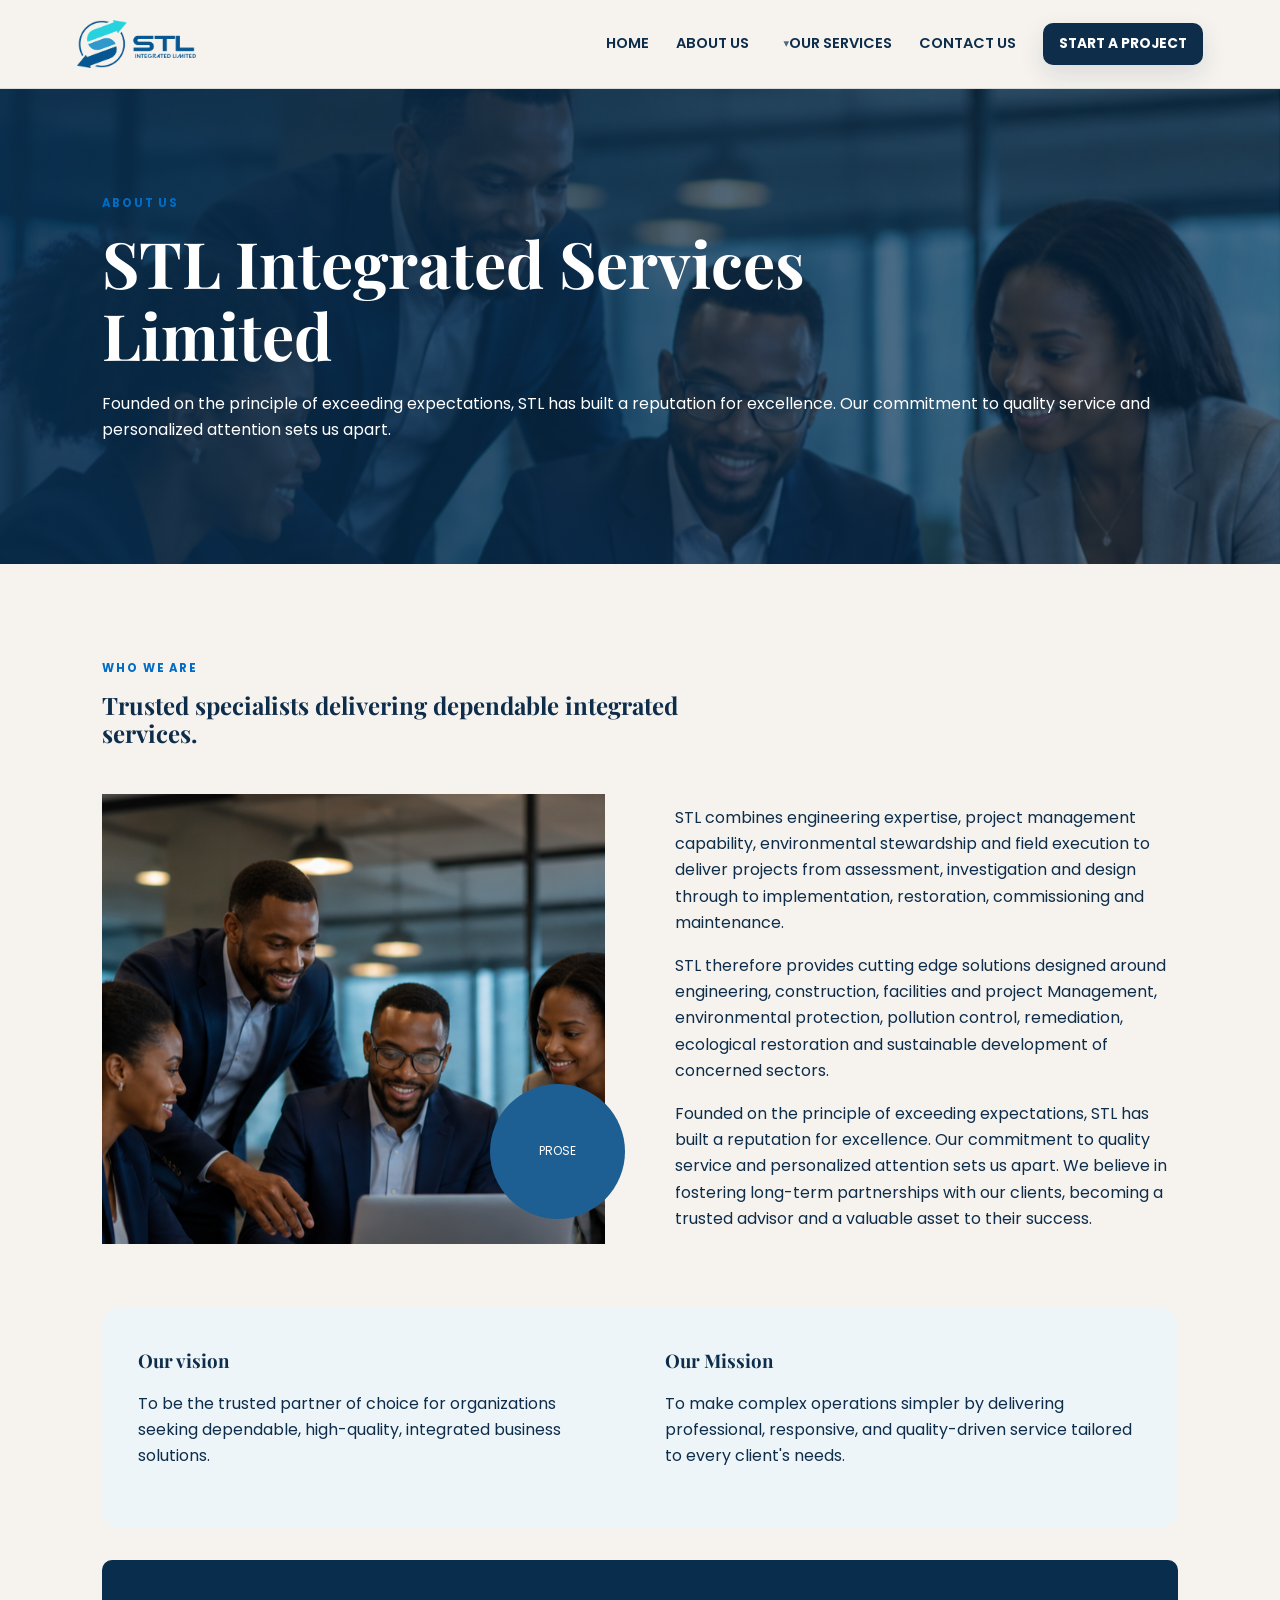
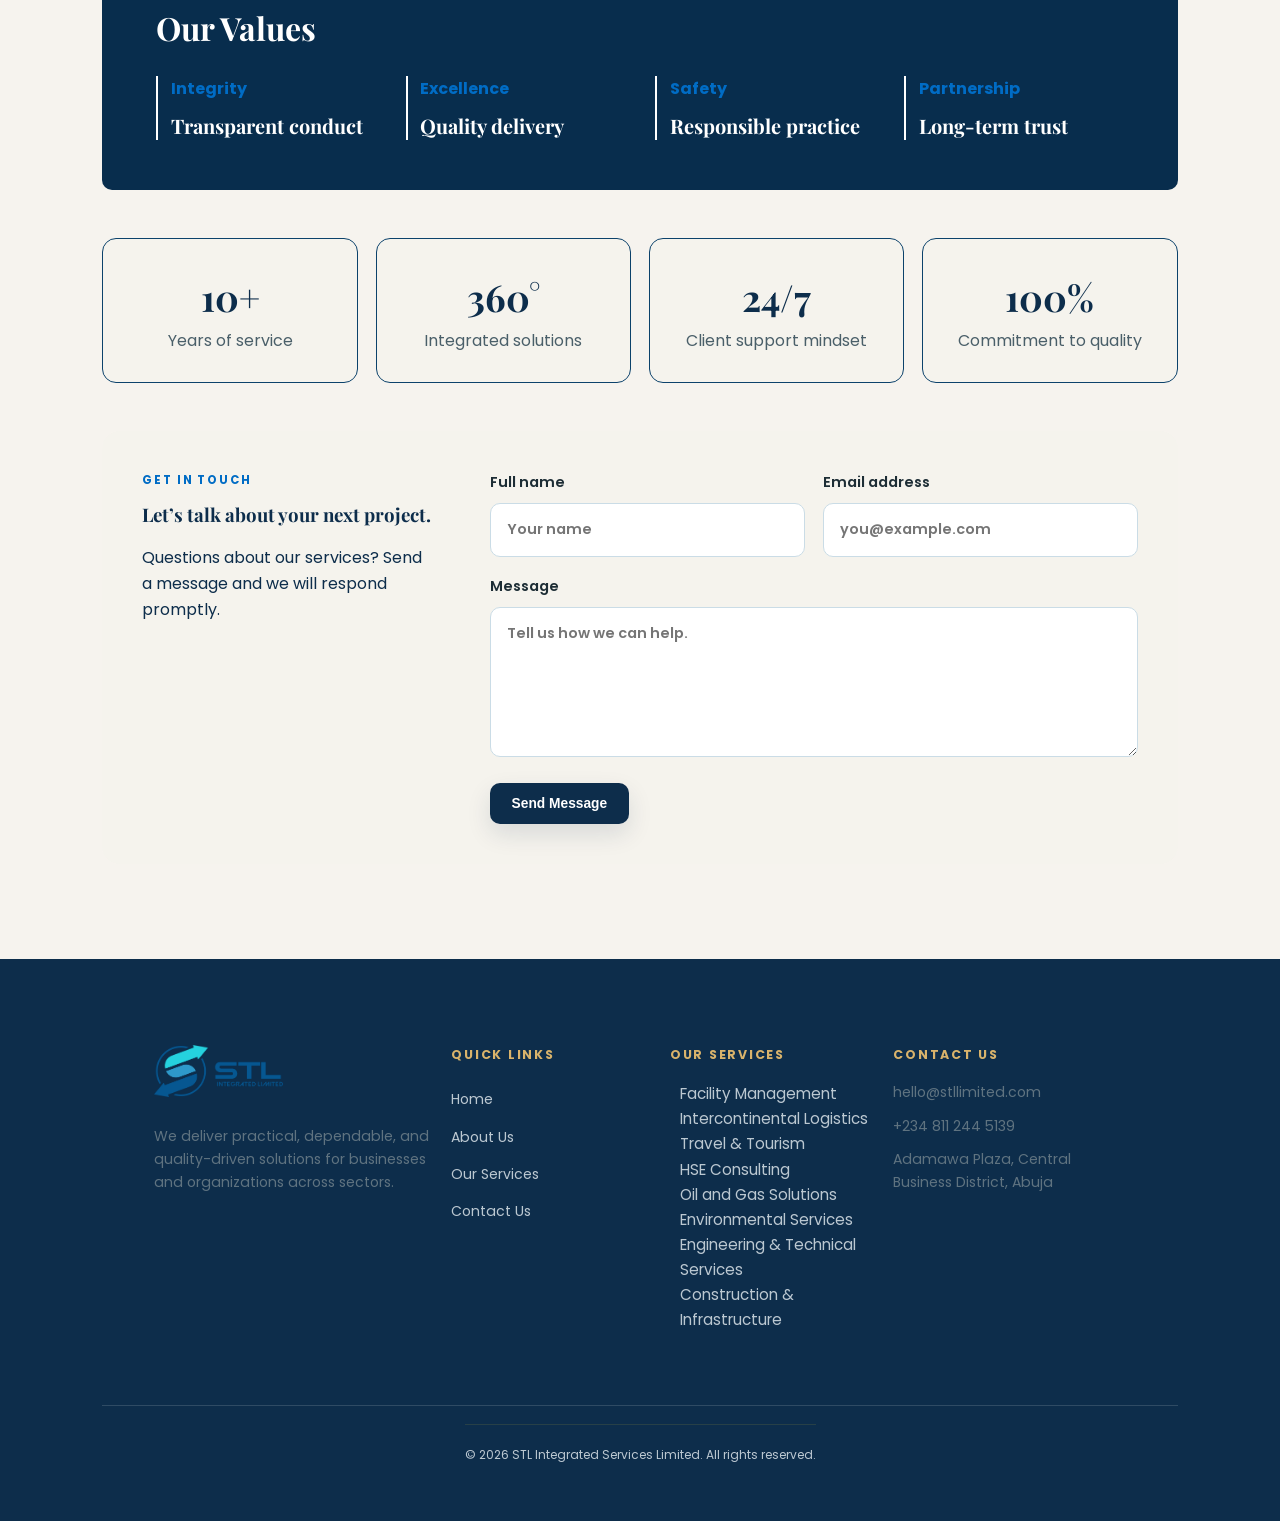
==== commit 948eb9b8: "Fourth Change" ====
--- a/about.html
+++ b/about.html
@@ -21,7 +21,6 @@
 						<p class="eyebrow">Who we are</p>
 						<h2>Trusted specialists delivering dependable integrated services.</h2>
 					</div>
-					<p>We provide integrated solutions across facility management, logistics, travel and HSE consulting, with a strong focus on reliability, accountability, and long-term value for our clients.</p>
 				</div>
 
 				<div class="who">
@@ -29,14 +28,15 @@
 						<img src="assets/images/about-team.png" alt="STL team">
 						<div class="badge">PROSE</div>
 					</div>
+
 					<div class="who-copy">
-						<h3>Our mission</h3>
-						<p>To make complex operations simpler by delivering professional, responsive, and quality-driven service tailored to every client's needs.</p>
-						<ul>
-							<li>Reliable project support across multiple industries</li>
-							<li>Client-focused delivery with measurable outcomes</li>
-							<li>Strong ethical standards and consistent accountability</li>
-						</ul>
+						<p>STL combines engineering expertise, project management capability, environmental stewardship and field execution to deliver projects from assessment, investigation and design through to implementation, restoration, commissioning and maintenance.
+						</p>
+						<p>STL therefore provides cutting edge solutions designed around engineering, construction, facilities and project Management, environmental protection, pollution control, remediation, ecological restoration and sustainable development of concerned sectors.
+						</p>
+						<p>
+						Founded on the principle of exceeding expectations, STL has built a reputation for excellence. Our commitment to quality service and personalized attention sets us apart. We believe in fostering long-term partnerships with our clients, becoming a trusted advisor and a valuable asset to their success.
+						</p>
 					</div>
 				</div>
 
@@ -46,15 +46,46 @@
 						<p>To be the trusted partner of choice for organizations seeking dependable, high-quality, integrated business solutions.</p>
 					</div>
 					<div>
-						<h3>Our values</h3>
-						<div class="values">
-							<div><b>Integrity</b><h3>Transparent conduct</h3></div>
-							<div><b>Excellence</b><h3>Quality delivery</h3></div>
-							<div><b>Safety</b><h3>Responsible practice</h3></div>
-							<div><b>Partnership</b><h3>Long-term trust</h3></div>
+						<h3>Our Mission</h3>
+							<p>To make complex operations simpler by delivering professional, responsive, and quality-driven service tailored to every client's needs.
+							</p>
 						</div>
 					</div>
 				</section>
+
+<div style="height: 2em;"></div>
+
+				<section class="values-section">
+    <div class="values-container">
+
+        <h2 class="values-title">Our Values</h2>
+
+        <div class="values-grid">
+
+            <div class="value-item">
+                <span class="value-name">Integrity</span>
+                <h3>Transparent conduct</h3>
+            </div>
+
+            <div class="value-item">
+                <span class="value-name">Excellence</span>
+                <h3>Quality delivery</h3>
+            </div>
+
+            <div class="value-item">
+                <span class="value-name">Safety</span>
+                <h3>Responsible practice</h3>
+            </div>
+
+            <div class="value-item">
+                <span class="value-name">Partnership</span>
+                <h3>Long-term trust</h3>
+            </div>
+
+        </div>
+
+    </div>
+</section>
 
 				<section class="stats-grid">
 					<div class="stat-item">
--- a/assets/css/styles.css
+++ b/assets/css/styles.css
@@ -5,6 +5,10 @@
 @import url('https://fonts.googleapis.com/css2?family=Poppins:wght@300;400;700&display=swap');
 
 @import url('https://fonts.googleapis.com/css2?family=DM+Sans:wght@400;500;600;700&family=Playfair+Display:wght@600;700&display=swap');
+
+html, body {
+  overflow-x: hidden;
+}
 
 :root{
   --font-sans: 'Poppins', system-ui, -apple-system, 'Segoe UI', Roboto, 'Helvetica Neue', Arial, sans-serif;
@@ -13,14 +17,20 @@
   --brand-mid: #1c4f7a;
   --brand-accent: #006cc5;
   --sage: #006cc5;
-  --deep: #102a30;
-  --ink: #1f2a33;
+  --deep: #0d2d4b;
+  --ink: #0d2d4b;
   --bg: #f6f3ee;
   --sand: #f0efe9;
   --line: #dfe7eb;
   --muted: #5f7380;
   --navy-soft: #143b5a;
-}*{box-sizing:border-box}body{margin:0;background:var(--bg);color:var(--ink);font-family:var(--font-sans);font-size:16px;line-height:1.65}a{color:inherit;text-decoration:none}
+}
+
+*{box-sizing:border-box}
+
+body{margin:0;background:var(--bg);color:var(--ink);font-family:var(--font-sans);font-size:16px;line-height:1.65}
+
+a{color:inherit;text-decoration:none}
 
 .site-header{border-bottom:1px solid rgba(13,45,75,.12);position:sticky;top:0;background:rgba(246,243,238,.96);backdrop-filter:blur(10px);z-index:30}
 
@@ -52,7 +62,7 @@
 
 .menu-toggle{display:none;border:0;background:none;font-size:24px;cursor:pointer;line-height:1;padding:8px 10px;z-index:40;color:var(--brand-dark)}
 
-.hero{min-height:620px;padding:100px 8vw;display:grid;grid-template-columns:1.35fr .65fr;gap:70px;align-items:center;background:linear-gradient(112deg,#edf1ee 0%,#f7f4ef 58%,#dde5dd 100%)}h1,h2,h3{font-family:var(--font-serif);line-height:1.13;margin:0 0 19px;color:var(--brand-dark)}h1{font-size:clamp(2.8rem,5vw,5.5rem);max-width:790px}h1 em{color:var(--sage);font-style:normal}
+.hero{position:relative;min-height:620px;padding:100px 8vw; display:grid;grid-template-columns:1.35fr .65fr;gap:70px;align-items:center;background:linear-gradient(112deg,#edf1ee 0%,#f7f4ef 58%,#dde5dd 100%);overflow:visible}h1,h2,h3{font-family:var(--font-serif);line-height:1.13;margin:0 0 19px;color:var(--brand-dark)}h1{font-size:clamp(2.8rem,5vw,5.5rem);max-width:790px;word-wrap:break-word;overflow-wrap:break-word}h1 em{color:var(--sage);font-style:normal}h1 p{display:inline;margin:0;padding:0}
 
 .hero h1{font-size: 2em;}
 
@@ -62,11 +72,19 @@
 
 .eyebrow{text-transform:uppercase;letter-spacing:.16em;color:var(--sage);font-size:.72rem;font-weight:700;margin:0 0 14px}
 
-.hero-panel{background:var(--deep);color:#fff;min-height:330px;padding:35px;display:flex;flex-direction:column;justify-content:end}
+.hero-panel
+{background:var(--deep);
+  color:#fff;
+  min-height:330px;
+  padding:35px;
+  display:flex;
+  flex-direction:column;
+  justify-content:end;
+  align-items: center;}
 
 .hero-panel strong{font:700 4rem/1 'Playfair Display';color:#b5c388}
 
-.hero-panel p{font-size:.78rem;text-transform:uppercase;letter-spacing:.11em}
+.hero-panel p{font-size:.78rem;text-transform:uppercase;letter-spacing:.11em; text-align: center; justify-content: center;}
 
 .hero-panel span{color:#c8d0ce;margin-top:10px}
 
@@ -78,9 +96,7 @@
 
 .cards article{border:1px solid var(--line);padding:26px;min-height:270px;display:flex;flex-direction:column}
 
-.cards span,
-
-.service-list span{color:var(--sage);font-weight:700;font-size:.9rem}
+.cards span,.service-list span{color:var(--sage);font-weight:700;font-size:.9rem}
 
 .cards h3{font-size:1.5rem;margin-top:40px}
 
@@ -144,7 +160,12 @@
   .site-header{height:70px;padding:0 5vw}
   .menu-toggle{display:block}nav{display:none;position:absolute;top:70px;left:0;right:0;background:#fff;padding:20px 5vw;flex-direction:column;align-items:start;gap:10px}nav.open{display:flex}nav>a:not(.button){padding:8px 0}
   .hero,.split{grid-template-columns:1fr;gap:35px}
-  .hero{padding:75px 7vw}.hero-panel{min-height:220px}
+  .hero{padding:75px 7vw}
+  .hero-panel{min-height:220px}
+  #hero-content h1{
+    font-size:clamp(1.2rem,3vw,2.2rem);
+  }
+  #service-rotator{font-size:2rem}
   .section,.page-hero{padding:65px 7vw}
   .cards,.values .cards,.contact-grid{grid-template-columns:1fr 1fr}
   .service-list article{grid-template-columns:42px 1fr}
@@ -236,21 +257,37 @@
 @media(max-width:1100px){.cards{grid-template-columns:repeat(2,1fr)}.hero{grid-template-columns:1fr}.footer-inner{grid-template-columns:repeat(2,1fr)}}
 
 @media(max-width:900px)
-{.menu-toggle{display:block}main{transition:filter .36s cubic-bezier(.22,1,.36,1)}nav.open~main{filter:blur(3px)}nav{position:fixed;right:0;top:88px;background:rgba(255,255,255,.97);backdrop-filter:blur(10px);bottom:0;width:min(320px,calc(100vw - 24px));padding:40px 18px;border-radius:0;border:1px solid rgba(15,23,28,.08);flex-direction:column;align-items:center;transform:translateX(110%);transition:transform .36s cubic-bezier(.22,1,.36,1);box-shadow:-24px 12px 48px rgba(0,0,0,.2);z-index:25;left:auto;overflow-y:auto;height:calc(100vh - 88px);display:flex}nav.open{transform:translateX(0);box-shadow:-24px 12px 48px rgba(0,0,0,.3)}nav a, .site-header nav > a:not(.button), .site-header nav .service-menu > a{padding:12px 0;width:100%;text-align:center}.nav-link,.nav-link-wrap{display:block;width:100%}
+{.menu-toggle{display:block;z-index:50}body{overflow-x:hidden}nav{position:fixed;right:0;top:88px;background:rgba(255,255,255,.98);backdrop-filter:blur(12px);bottom:0;width:min(280px,85vw);padding:30px 16px;border-radius:0;border-left:1px solid rgba(15,23,28,.1);flex-direction:column;align-items:center;transform:translateX(100%);transition:transform .3s cubic-bezier(.22,1,.36,1);box-shadow:-20px 10px 40px rgba(0,0,0,.15);z-index:40;left:auto;overflow-y:auto;display:flex;height:calc(100vh - 88px);gap:8px}nav.open{transform:translateX(0);box-shadow:-20px 10px 50px rgba(0,0,0,.25)}nav a, .site-header nav > a:not(.button), .site-header nav .service-menu > a{padding:14px 0;width:100%;text-align:center;font-size:.95rem}.nav-link,.nav-link-wrap{display:block;width:100%}
 .service-menu{display:block;width:100%}
-.service-menu > a{display:flex;align-items:center;justify-content:center}
-.service-dropdown{position:static;opacity:1;visibility:visible;transform:none;pointer-events:auto;display:none;box-shadow:none;border:0;padding:8px 0 0 0;margin-top:6px;border-left:none;min-width:0;overflow:hidden;transition:max-height .28s ease, opacity .28s ease, padding .28s ease;text-align:center}
-.service-menu.open .service-dropdown{display:grid;max-height:520px;opacity:1;padding-top:10px;overflow:visible}
+.service-menu > a{display:flex;align-items:center;justify-content:center;gap:6px}
+.service-dropdown{position:static;opacity:1;visibility:visible;transform:none;pointer-events:auto;display:none;box-shadow:none;border:0;padding:6px 0 0 0;margin-top:8px;border-left:none;min-width:0;overflow:hidden;transition:max-height .25s ease;text-align:center;background:rgba(13,45,75,.05);border-radius:8px;padding:8px 0}
+.service-menu.open .service-dropdown{display:grid;max-height:600px;opacity:1;padding:12px 0;overflow:visible}
+.service-dropdown a{padding:8px 12px;font-size:.88rem}
 .nav-link::after,.nav-link-wrap > a::after{display:none}
-.nav-start{width:100%;justify-content:center;margin-top:6px}}
+.nav-start{width:calc(100% - 8px);justify-content:center;margin-top:12px;padding:12px 12px;font-size:.9rem}.hero{grid-template-columns:1fr;gap:40px;padding:60px 5vw;min-height:auto}
+.hero>div>p:not(.eyebrow){font-size:1rem}
+.hero-panel{min-height:280px;padding:28px;border-radius:10px}
+.section{padding:70px 5vw}
+.cards{grid-template-columns:repeat(2,1fr);gap:14px}
+.split{grid-template-columns:1fr;gap:40px}
+.results-section,.partner-section{grid-template-columns:1fr;gap:30px;padding:60px 5vw}
+.results-images img,.partner-section>img{height:300px}
+.cta{padding:50px 5vw}
+.cta h2{font-size:clamp(1.6rem,4vw,2.8rem)}}
 
 @media(max-width:640px){
   .cards{grid-template-columns:1fr}
-.site-header-inner{padding:0 20px}
-.hero{padding:72px 20px}
-.section,.results-section,.partner-section{padding-left:20px;padding-right:20px}
-.footer-inner{grid-template-columns:1fr;gap:22px}
-.brand-logo{height:42px}}
+.site-header-inner{padding:0 16px}
+.site-header-inner h1{font-size:1.4rem}
+.hero{padding:50px 16px;gap:30px}
+.section,.results-section,.partner-section{padding:50px 16px}
+.footer-inner{grid-template-columns:1fr;gap:16px;padding:20px 16px}
+.brand-logo{height:40px}
+.button.small{padding:10px 14px;font-size:.8rem}
+.hero h1{font-size:1.8rem}
+.section h2{font-size:1.6rem}
+.cards{gap:12px}
+.explore-link{min-width:140px;padding:8px 10px;font-size:.8rem}}
 
 /* Footer layout */
 .site-footer{background:#0d2d4b;color:#edf3f7; display: flex; flex-direction: column}
@@ -299,7 +336,77 @@
 
 .about-intro{display:grid;grid-template-columns:1.2fr .8fr;gap:30px;align-items:end;margin-bottom:42px}
 
-.about-intro h2{margin:0}
+.about-intro h2{margin:0; }
+
+.values-section {
+    background-color: #082d4d;
+    padding: 50px 5%;
+    color: white;
+    border-radius: 10px;
+}
+
+.values-container {
+    max-width: 1000px;
+    margin: 0 auto;
+}
+
+.values-title {
+    margin: 0 0 30px;
+    color: white;
+    font-size: 2rem;
+}
+
+.values-grid {
+    display: flex;
+    flex-direction: row;
+    flex-wrap: wrap;
+    gap: 30px;
+
+}
+
+.value-item {
+    flex: 1 1 200px;
+    min-width: 0;
+    border-left: 2px solid white;
+    padding: 0 0 0 0.8em;
+}
+
+.value-name {
+    display: block;
+    margin-bottom: 10px;
+    font-weight: 700;
+    font-size: 1rem;
+    color: #006cc5;
+}
+
+.value-item h3 {
+    margin: 0;
+    color: white;
+    font-size: 1.25rem;
+    line-height: 1.4;
+}
+
+@media (max-width: 768px) {
+
+    .values-section {
+        padding: 20px 24px;
+    }
+
+    .values-grid {
+        flex-direction: column;
+        gap: 35px;
+    }
+
+    .values-title {
+        margin-bottom: 25px;
+    }
+
+    .value-item {
+        width: 100%;
+        border: none;
+    }
+}
+
 
 .who{display:grid;grid-template-columns:1fr 1fr;gap:70px;align-items:center;margin-bottom:60px}
 
@@ -327,7 +434,7 @@
 
 .stats-grid{display:grid;grid-template-columns:repeat(4,1fr);gap:18px;margin:48px 0}
 
-.stat-item{background:#f5f3ed;border:1px solid var(--line);padding:28px 22px;border-radius:14px;text-align:center}
+.stat-item{background:#f5f3ed;border:1px solid var(--line);padding:28px 22px;border-radius:14px;text-align:center; border: 1px solid #0c426b;}
 
 .stat-item strong{display:block;font-family:var(--font-serif);font-size:2.3rem;color:var(--brand-dark)}
 
@@ -350,4 +457,9 @@
 
 @keyframes spin{to{transform:rotate(360deg)}}
 @keyframes fadeSlide{from{opacity:0;transform:translateY(6px)}to{opacity:1;transform:translateY(0)}}
-@media(max-width:800px){.about-intro,.who,.vision,.inquiry,.stats-grid,.contact-form,.inquiry form{grid-template-columns:1fr}.values{grid-template-columns:1fr 2fr}.about{padding:65px 7vw}.contact-form button,.inquiry button{justify-self:stretch}.badge{right:12px;bottom:12px}}+
+@media(max-width:800px){
+  .about-intro,.who,.vision,.inquiry,.stats-grid,.contact-form,.inquiry form{grid-template-columns:1fr}
+.values{grid-template-columns:1fr 2fr}
+.about{padding:65px 7vw}
+.contact-form button,.inquiry button{justify-self:stretch}.badge{right:12px;bottom:12px}}
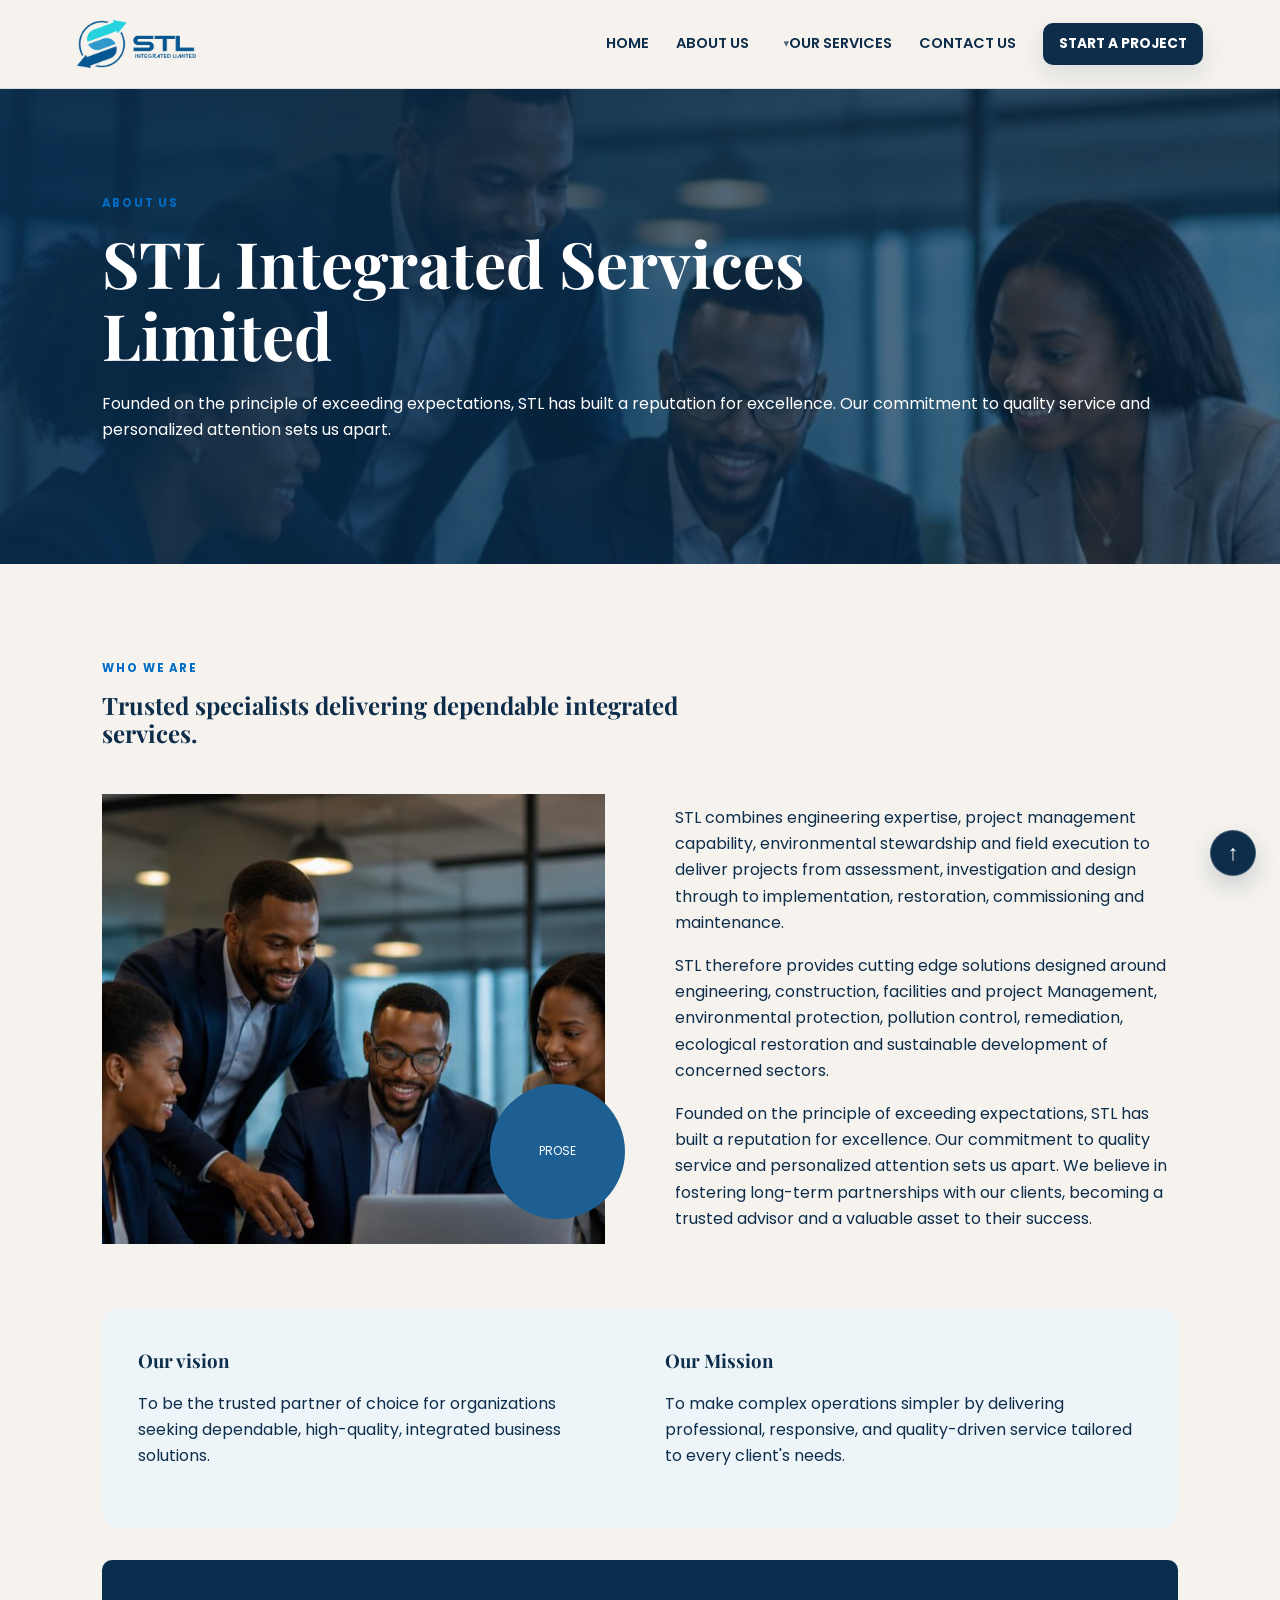
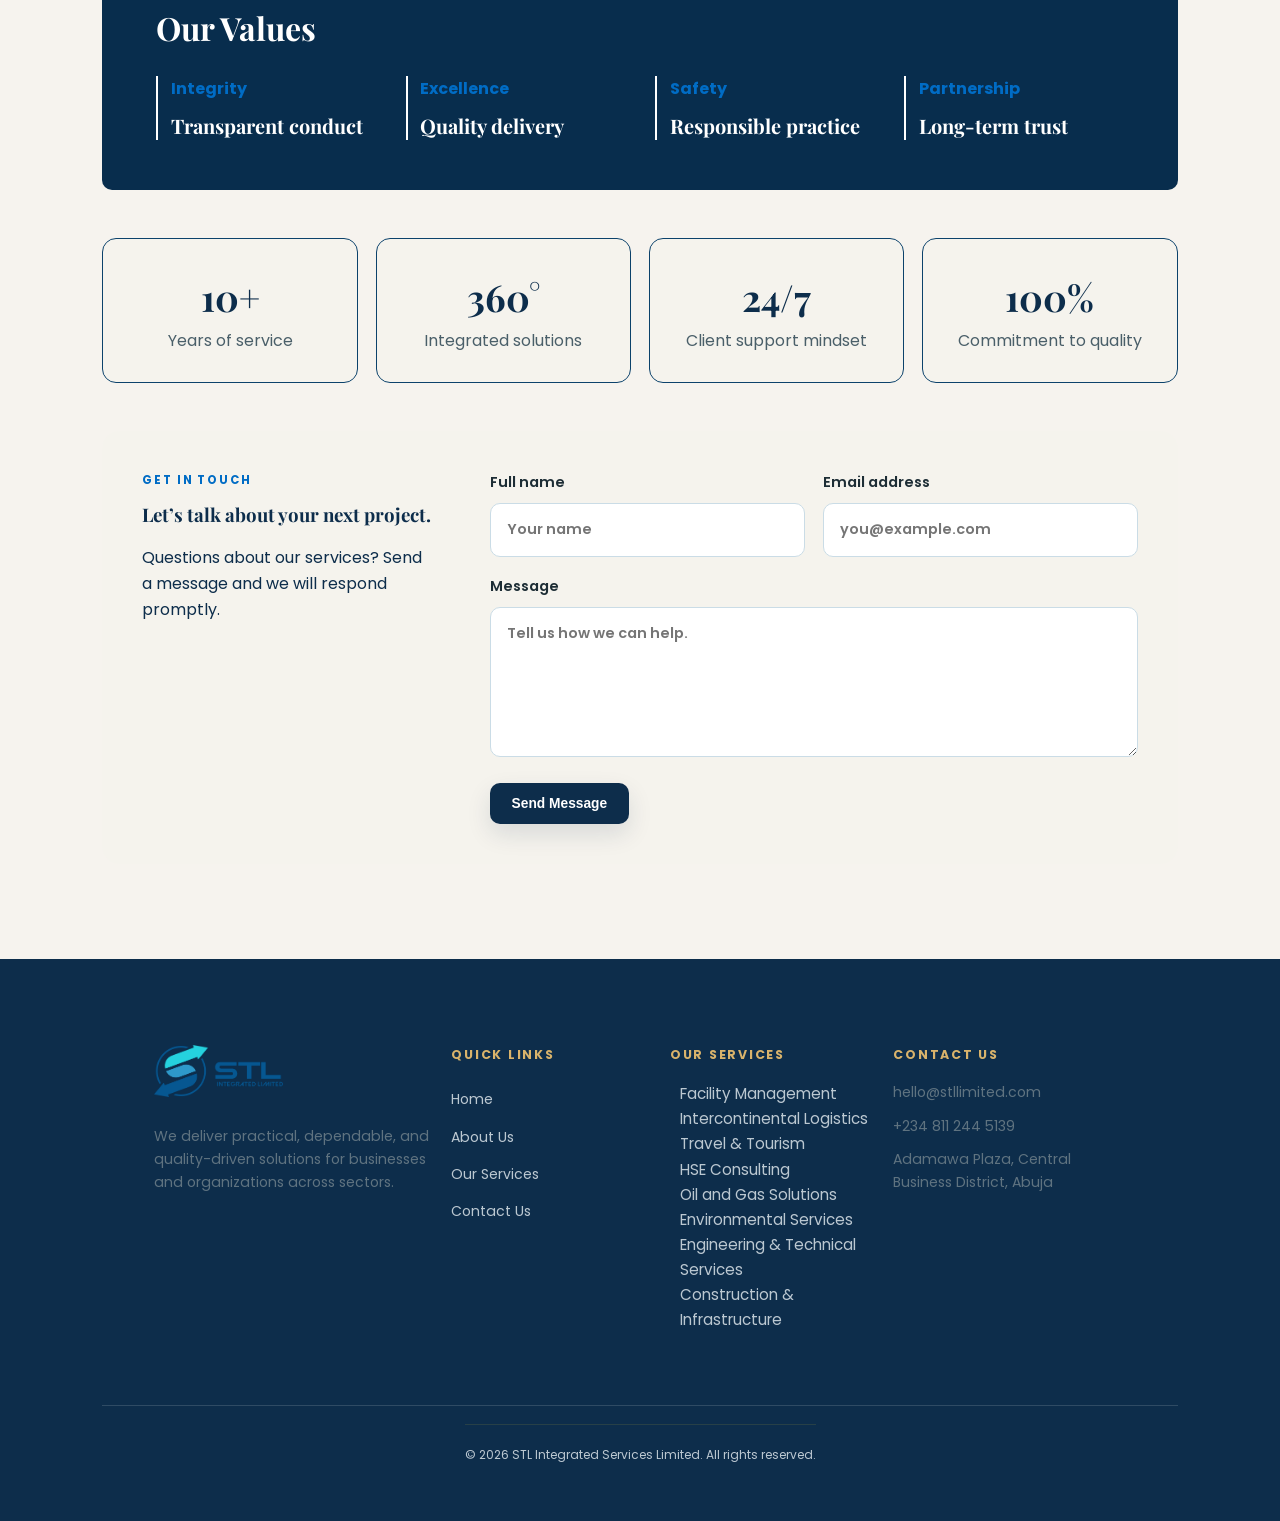
==== commit a9ce95c7: "Eight push" ====
--- a/about.html
+++ b/about.html
@@ -25,7 +25,7 @@
 
 				<div class="who">
 					<div class="who-img">
-						<img src="assets/images/about-team.png" alt="STL team">
+						<img src="assets/images/about-team.jpg" alt="STL team">
 						<div class="badge">PROSE</div>
 					</div>
 
--- a/assets/css/styles.css
+++ b/assets/css/styles.css
@@ -120,9 +120,28 @@
 
 .page-hero{padding:105px 8vw;background:var(--sand)}
 
+.contact-hero{background:linear-gradient(90deg,rgba(8,45,77,.9),rgba(8,45,77,.38)),url('../images/contact.jpg') center/cover;color:#fff}
+
+.contact-hero h1{color:#fff}
+
 .page-hero h1{font-size:clamp(3rem,5vw,5rem)}
 
 .page-hero>p:last-child{color:var(--muted);font-size:1.1rem}
+
+.contact-hero>p:last-child{color:rgba(255,255,255,.86)}
+
+main>section{animation:sectionEntry .75s cubic-bezier(.22,1,.36,1) both}
+main>section:nth-child(2){animation-delay:.08s}
+main>section:nth-child(3){animation-delay:.16s}
+main>section:nth-child(4){animation-delay:.24s}
+main>section:nth-child(5){animation-delay:.32s}
+
+.back-to-top{position:fixed;right:24px;bottom:24px;z-index:25;width:46px;height:46px;border:1px solid rgba(255,255,255,.2);border-radius:50%;background:var(--brand-dark);color:#fff;display:grid;place-items:center;font-size:1.35rem;line-height:1;cursor:pointer;box-shadow:0 10px 24px rgba(13,45,75,.2);transition:transform .25s ease,background .25s ease,opacity .25s ease}
+.back-to-top:hover,.back-to-top:focus-visible{background:var(--brand-accent);transform:translateY(-3px)}
+
+@keyframes sectionEntry{from{opacity:0;transform:translateY(28px)}to{opacity:1;transform:translateY(0)}}
+
+@media(prefers-reduced-motion:reduce){main>section{animation:none}.back-to-top{transition:none}}
 
 .values .cards{grid-template-columns:repeat(5,1fr)}.service-list{padding-top:35px}
 
@@ -205,13 +224,13 @@
 
 .hse{background-image:url('https://stllimited.com/wp-content/uploads/2025/12/natural-gas-863231-e1765535141167.jpg')}
 
-.oil-gas{background:linear-gradient(rgba(11,38,51,.2),rgba(11,38,51,.72)),url('../images/oil-gas.png') center/cover}
-
-.environmental{background:linear-gradient(rgba(11,38,51,.2),rgba(11,38,51,.72)),url('../images/environmental.png') center/cover}
-
-.engineering{background:linear-gradient(rgba(11,38,51,.2),rgba(11,38,51,.72)),url('../images/engineering.png') center/cover}
-
-.construction{background:linear-gradient(rgba(11,38,51,.2),rgba(11,38,51,.72)),url('../images/construction.png') center/cover}
+.oil-gas{background:linear-gradient(rgba(11,38,51,.2),rgba(11,38,51,.72)),url('../images/oil-gas.jpg') center/cover}
+
+.environmental{background:linear-gradient(rgba(11,38,51,.2),rgba(11,38,51,.72)),url('../images/environmental.jpg') center/cover}
+
+.engineering{background:linear-gradient(rgba(11,38,51,.2),rgba(11,38,51,.72)),url('../images/engineering.jpg') center/cover}
+
+.construction{background:linear-gradient(rgba(11,38,51,.2),rgba(11,38,51,.72)),url('../images/construction.jpg') center/cover}
 
 .oil-gas h3,.oil-gas p,.environmental h3,.environmental p,.engineering h3,.engineering p,.construction h3,.construction p{color:#fff!important}
 
@@ -330,7 +349,7 @@
 .brand-block p,.contact-block p{color:var(--muted)}
 
 /* About page specific styles extracted from inline <style> */
-.about-hero{padding:105px 8vw;background:linear-gradient(100deg,#082d4de8,#082d4d88),url('../images/about-team.png') center/cover;color:#fff}
+.about-hero{padding:105px 8vw;background:linear-gradient(100deg,#082d4de8,#082d4d88),url('../images/about-team.jpg') center/cover;color:#fff}
 
 .about{padding:95px 8vw}
 
@@ -462,4 +481,27 @@
   .about-intro,.who,.vision,.inquiry,.stats-grid,.contact-form,.inquiry form{grid-template-columns:1fr}
 .values{grid-template-columns:1fr 2fr}
 .about{padding:65px 7vw}
-.contact-form button,.inquiry button{justify-self:stretch}.badge{right:12px;bottom:12px}}+.contact-form button,.inquiry button{justify-self:stretch}.badge{right:12px;bottom:12px}}
+
+
+/***** Env-section & Carousel *****/
+		.Env-section{max-width:1100px;margin:42px auto;padding:40px 24px;background:#fff;border-radius:12px;box-shadow:0 12px 30px rgba(13,45,75,.06);overflow:hidden}
+		.Env-image{display:block;width:100%;border-radius:10px;overflow:hidden;margin-bottom:22px}
+		.carousel{position:relative;width:100%;height:420px;background:#e9eef2;border-radius:10px;overflow:hidden;display:flex;align-items:center;justify-content:center}
+		.carousel-track{width:100%;height:100%;position:relative}
+		.carousel-slide{position:absolute;inset:0;width:100%;height:100%;object-fit:cover;opacity:0;transition:opacity .6s ease;will-change:opacity}
+		.carousel-slide.active{opacity:1}
+		.carousel-control{position:absolute;top:50%;transform:translateY(-50%);background:rgba(13,45,75,.6);color:#fff;border:0;width:44px;height:44px;border-radius:999px;display:flex;align-items:center;justify-content:center;cursor:pointer;z-index:12;font-size:20px}
+		.carousel-control.prev{left:18px}
+		.carousel-control.next{right:18px}
+		.carousel-control:hover{background:rgba(13,45,75,.8)}
+		.carousel-dots{position:absolute;left:50%;transform:translateX(-50%);bottom:12px;display:flex;gap:8px;z-index:14}
+		.carousel-dots .dot{width:10px;height:10px;border-radius:50%;background:rgba(255,255,255,.65);border:1px solid rgba(13,45,75,.18);cursor:pointer}
+		.carousel-dots .dot.active{background:var(--brand-accent);border-color:rgba(0,0,0,.05)}
+
+		.Env-notes{padding:8px 6px 2px;color:var(--brand-dark)}
+		.Env-notes h2{margin:0 0 12px;font-family:var(--font-serif);font-size:1.6rem}
+		.Env-notes p{color:var(--muted);margin:0 0 14px}
+		.Env-notes ul{color:var(--muted);margin:0 0 18px;padding-left:20px}
+		.Env-notes li{margin:8px 0}
+		@media (max-width:900px){.carousel{height:260px}.Env-section{padding:22px}.Env-notes h2{font-size:1.25rem}}
